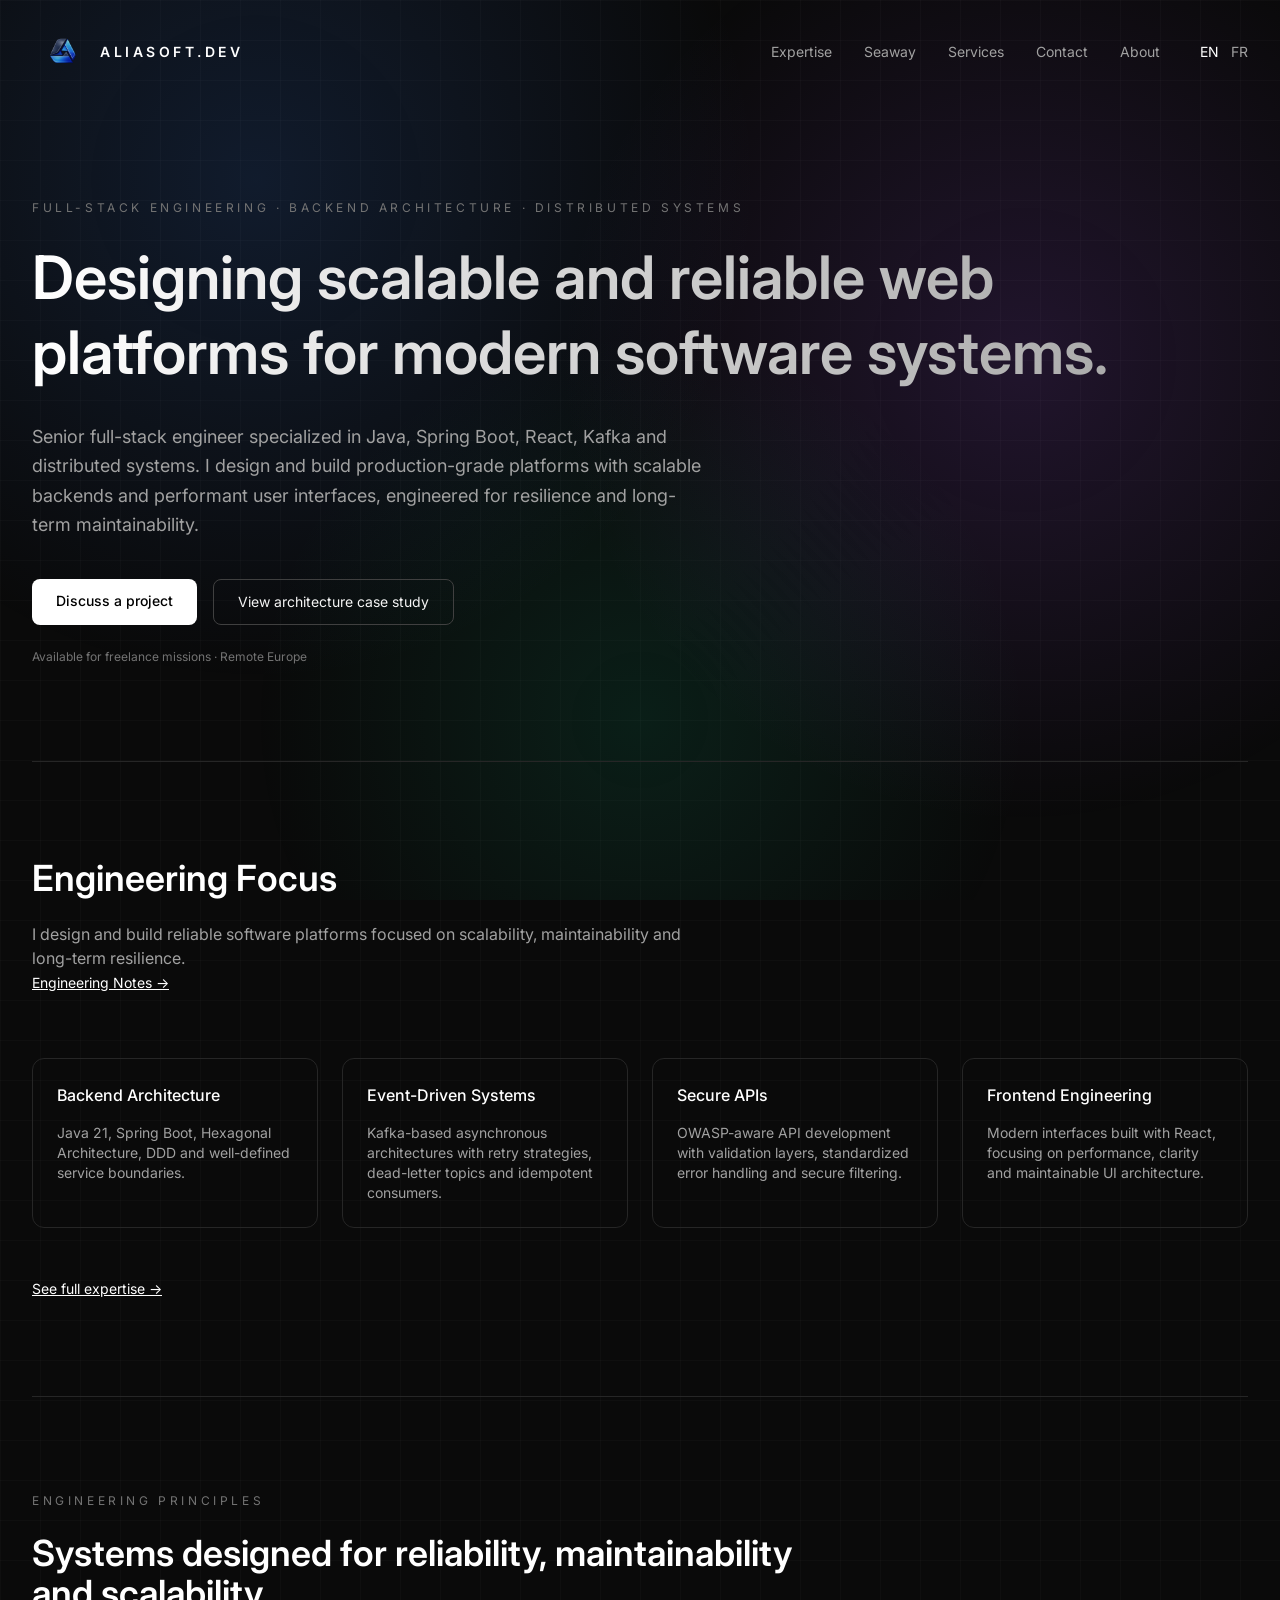
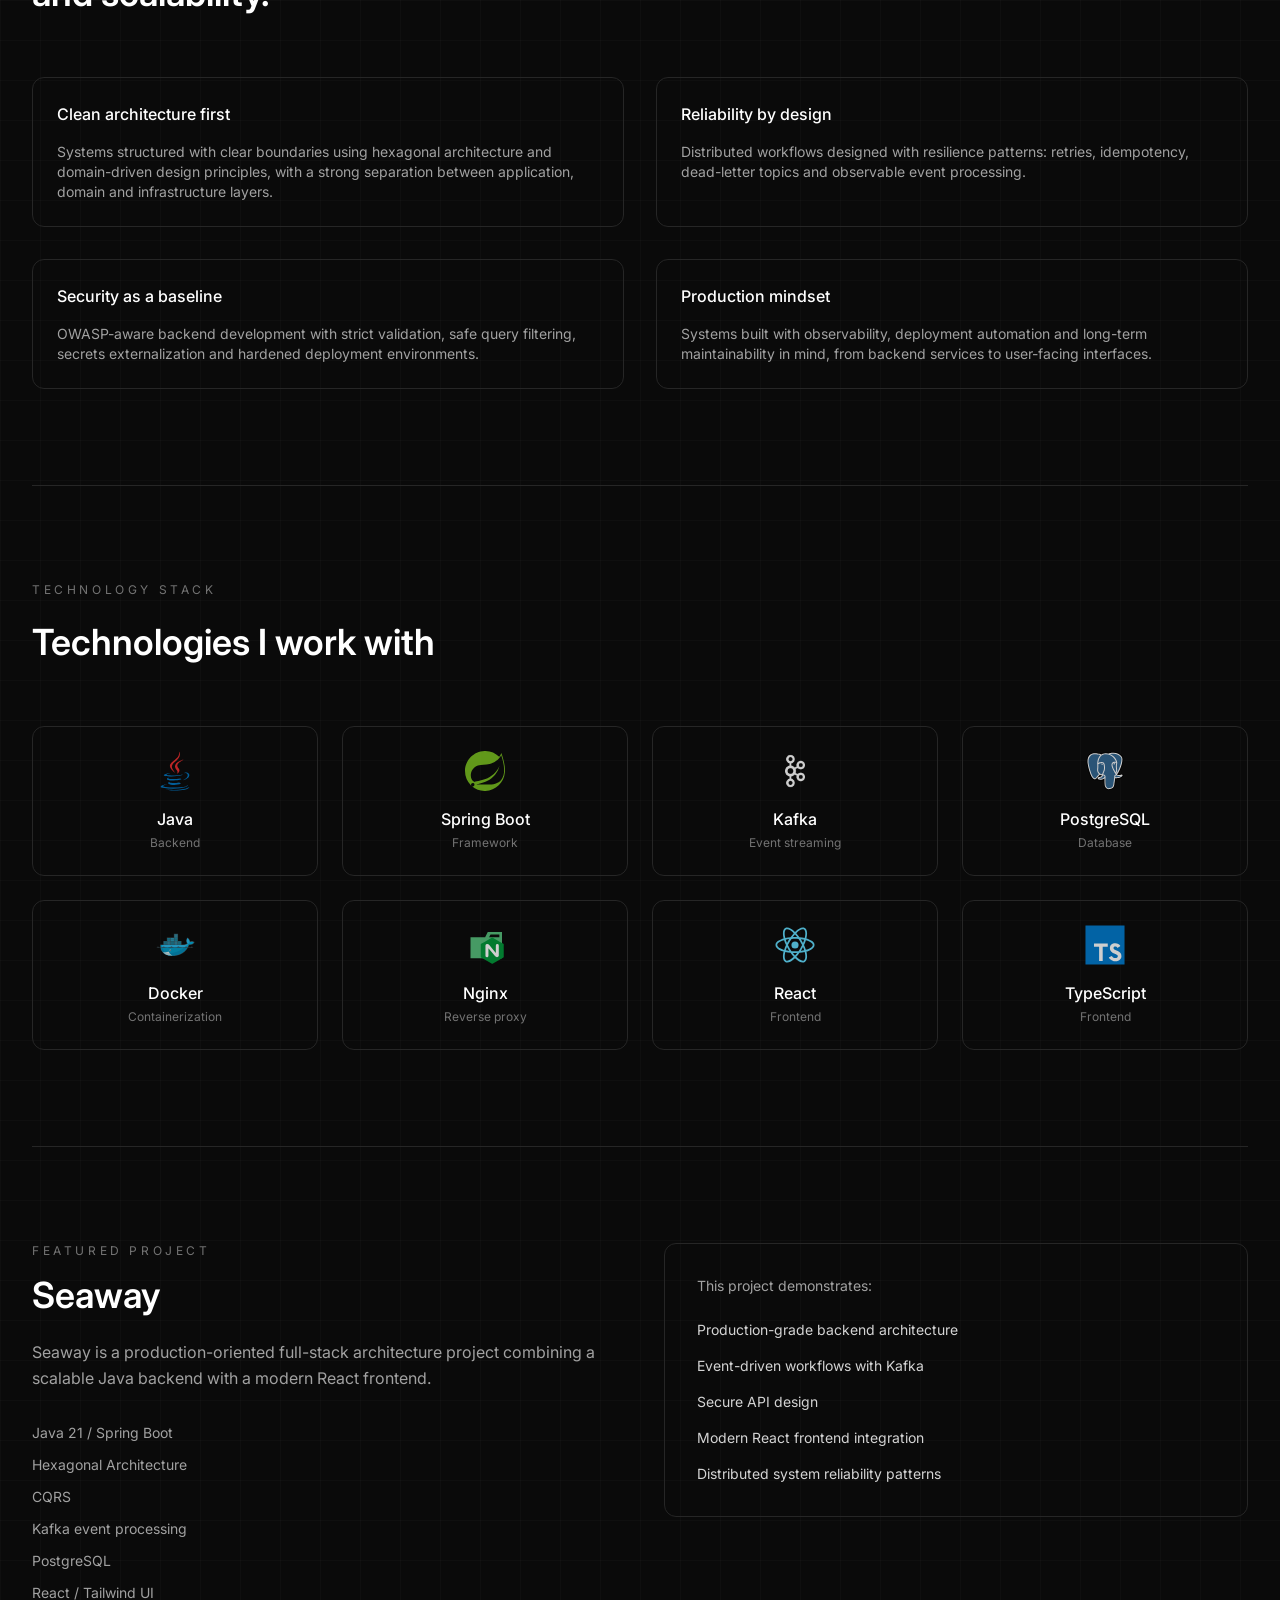
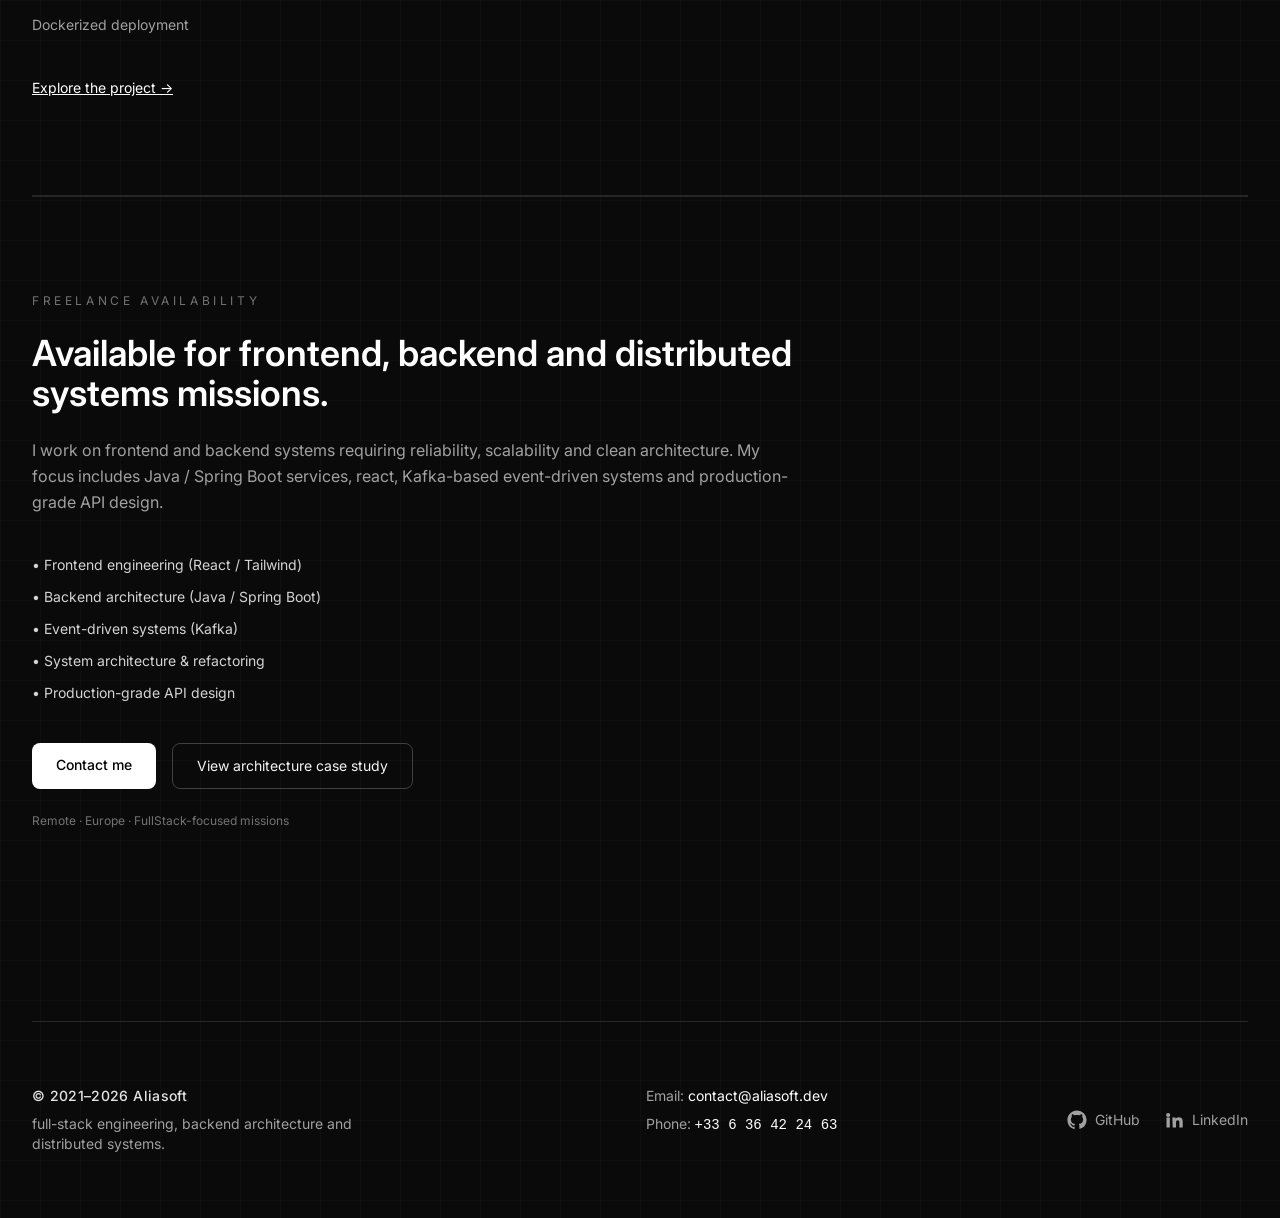
==== en/index.html @ 5de4d88c "deploy: Aliasoft/website@cc7196342ebf1ec0f9912c6b072e5e55b8d4eed5" ====
<!DOCTYPE html><html lang="en"> <head><meta charset="UTF-8"><meta name="viewport" content="width=device-width, initial-scale=1.0"><meta name="description" content="Designing scalable and reliable web platforms for modern software systems."><meta name="author" content="Aliasoft"><title>Aliasoft — Full-Stack Engineering</title><link rel="icon" href="/favicon.ico"><!-- fonts --><link rel="preconnect" href="https://fonts.googleapis.com"><link rel="preconnect" href="https://fonts.gstatic.com" crossorigin><link href="https://fonts.googleapis.com/css2?family=Inter:wght@400;500;600&family=JetBrains+Mono:wght@400;500&display=swap" rel="stylesheet"><!-- canonical --><link rel="canonical" href="https://aliasoft.dev/en/"><!-- hreflang --><link rel="alternate" hreflang="en" href="https://aliasoft.dev/en/"><link rel="alternate" hreflang="fr" href="https://aliasoft.dev/fr/"><link rel="alternate" hreflang="x-default" href="https://aliasoft.dev/en/"><!-- OpenGraph --><meta property="og:type" content="website"><meta property="og:title" content="Aliasoft — Full-Stack Engineering"><meta property="og:description" content="Full-stack engineering, distributed systems &#38; React applications."><meta property="og:image" content="https://aliasoft.dev/og-image.png"><meta property="og:url" content="https://aliasoft.dev/en/"><!-- Twitter --><meta name="twitter:card" content="summary_large_image"><meta name="twitter:title" content="Aliasoft — Full-Stack Engineering"><meta name="twitter:description" content="Full-stack engineering, distributed systems &#38; React applications."><meta name="twitter:image" content="https://aliasoft.dev/og-image.png"><!--    ameliorations--><meta name="robots" content="index, follow"><meta name="theme-color" content="#0a0a0a"><link rel="stylesheet" href="/_astro/global.B96quEFN.css"></head> <body class="bg-neutral-950 text-neutral-100 antialiased font-[Inter]"> <div class="mx-auto max-w-7xl px-6 lg:px-8">  <header class="flex items-center justify-between py-8"> <a href="/en/" class="flex items-center gap-2 text-sm font-semibold tracking-[0.25em] uppercase text-white"> <img src="/favicon.png" alt="Aliasoft" class="h-10 opacity-80 hover:opacity-100 transition">
aliasoft.dev
</a> <div class="flex items-center gap-10"> <nav class="hidden md:flex gap-8 text-sm text-neutral-400"> <a href="/en/expertise" class="transition text-neutral-400 hover:text-white">Expertise</a> <a href="/en/projects/seaway" class="transition text-neutral-400 hover:text-white">Seaway</a> <a href="/en/services" class="transition text-neutral-400 hover:text-white">Services</a> <a href="/en/contact" class="transition text-neutral-400 hover:text-white">Contact</a> <a href="/en/about" class="transition text-neutral-400 hover:text-white">About</a> </nav> <!-- Language switch --> <div class="flex gap-3 text-sm text-neutral-400"> <a href="/en/" class="transition text-white">EN</a> <a href="/fr/" class="transition text-neutral-400 hover:text-white">FR</a> </div> </div> </header> <main> <section class="py-24 border-b border-neutral-800"> <p class="text-xs uppercase tracking-[0.3em] text-neutral-500"> Full-stack engineering · Backend architecture · Distributed systems </p> <h1 class="mt-6 text-4xl md:text-6xl font-semibold leading-tight bg-gradient-to-r from-white to-neutral-400 bg-clip-text text-transparent"> Designing scalable and reliable web platforms for modern software systems. </h1> <p class="mt-8 text-lg text-neutral-400 max-w-2xl leading-relaxed"> Senior full-stack engineer specialized in Java, Spring Boot, React, Kafka and distributed systems. I design and build production-grade platforms with scalable backends and performant user interfaces, engineered for resilience and long-term maintainability. </p> <div class="mt-10 flex gap-4"> <a href="/en/contact" class="bg-white text-black px-6 py-3 rounded-lg text-sm font-medium hover:bg-neutral-200 transition"> Discuss a project </a> <a href="#seaway" class="border border-neutral-700 px-6 py-3 rounded-lg text-sm hover:border-neutral-500 transition"> View architecture case study </a> </div> <p class="mt-6 text-xs text-neutral-500"> Available for freelance missions · Remote Europe </p> </section> <section id="expertise" class="py-24 border-b border-neutral-800"> <h2 class="text-3xl md:text-4xl font-semibold text-white"> Engineering Focus </h2> <p class="mt-6 text-neutral-400 max-w-2xl"> I design and build reliable software platforms focused on scalability, maintainability and long-term resilience. </p> <a href="https://alak8ba.github.io" target="_blank" class="text-sm text-white underline hover:text-neutral-300 transition">
Engineering Notes →
</a> <div class="grid md:grid-cols-2 lg:grid-cols-4 gap-6 mt-16"> <div class="border border-neutral-800 rounded-xl p-6 hover:border-neutral-600 hover:bg-neutral-900/40 transition"> <h3 class="text-white font-medium">Backend Architecture</h3> <p class="mt-4 text-sm text-neutral-400">Java 21, Spring Boot, Hexagonal Architecture, DDD and well-defined service boundaries.</p> </div> <div class="border border-neutral-800 rounded-xl p-6 hover:border-neutral-600 hover:bg-neutral-900/40 transition"> <h3 class="text-white font-medium">Event-Driven Systems</h3> <p class="mt-4 text-sm text-neutral-400">Kafka-based asynchronous architectures with retry strategies, dead-letter topics and idempotent consumers.</p> </div> <div class="border border-neutral-800 rounded-xl p-6 hover:border-neutral-600 hover:bg-neutral-900/40 transition"> <h3 class="text-white font-medium">Secure APIs</h3> <p class="mt-4 text-sm text-neutral-400">OWASP-aware API development with validation layers, standardized error handling and secure filtering.</p> </div> <div class="border border-neutral-800 rounded-xl p-6 hover:border-neutral-600 hover:bg-neutral-900/40 transition"> <h3 class="text-white font-medium">Frontend Engineering</h3> <p class="mt-4 text-sm text-neutral-400">Modern interfaces built with React, focusing on performance, clarity and maintainable UI architecture.</p> </div> </div> <div class="mt-12"> <a href="/en/expertise" class="text-sm text-white underline hover:text-neutral-300 transition"> See full expertise → </a> </div> </section> <section class="py-24 border-b border-neutral-800"> <p class="text-xs uppercase tracking-[0.3em] text-neutral-500"> Engineering Principles </p> <h2 class="mt-6 text-3xl md:text-4xl font-semibold text-white max-w-3xl"> Systems designed for reliability, maintainability and scalability. </h2> <div class="grid md:grid-cols-2 gap-8 mt-16"> <div class="border border-neutral-800 rounded-xl p-6 hover:border-neutral-600 hover:bg-neutral-900/40 transition"> <h3 class="text-white font-medium"> Clean architecture first </h3> <p class="mt-4 text-sm text-neutral-400"> Systems structured with clear boundaries using hexagonal architecture and domain-driven design principles, with a strong separation between application, domain and infrastructure layers. </p> </div> <div class="border border-neutral-800 rounded-xl p-6 hover:border-neutral-600 hover:bg-neutral-900/40 transition"> <h3 class="text-white font-medium"> Reliability by design </h3> <p class="mt-4 text-sm text-neutral-400"> Distributed workflows designed with resilience patterns: retries, idempotency, dead-letter topics and observable event processing. </p> </div> <div class="border border-neutral-800 rounded-xl p-6 hover:border-neutral-600 hover:bg-neutral-900/40 transition"> <h3 class="text-white font-medium"> Security as a baseline </h3> <p class="mt-4 text-sm text-neutral-400"> OWASP-aware backend development with strict validation, safe query filtering, secrets externalization and hardened deployment environments. </p> </div> <div class="border border-neutral-800 rounded-xl p-6 hover:border-neutral-600 hover:bg-neutral-900/40 transition"> <h3 class="text-white font-medium"> Production mindset </h3> <p class="mt-4 text-sm text-neutral-400"> Systems built with observability, deployment automation and long-term maintainability in mind, from backend services to user-facing interfaces. </p> </div> </div> </section> <section class="py-24 border-b border-neutral-800"> <p class="text-xs uppercase tracking-[0.3em] text-neutral-500"> Technology stack </p> <h2 class="mt-6 text-3xl md:text-4xl font-semibold text-white"> Technologies I work with </h2> <div class="grid grid-cols-2 md:grid-cols-4 gap-6 mt-16"> <div class="border border-neutral-800 rounded-xl p-6 text-center hover:border-neutral-600 transition"> <img src="/_astro/java.B9Whfg8T_Z2k5VVK.svg" alt="Java" loading="lazy" decoding="async" width="120" height="120" class="h-10 mx-auto opacity-80 hover:opacity-100 transition"> <p class="text-white font-medium mt-4">Java</p> <p class="text-xs text-neutral-500 mt-1">Backend</p> </div> <div class="border border-neutral-800 rounded-xl p-6 text-center hover:border-neutral-600 transition"> <img src="/_astro/spring.wbKUWatn_Z2k5VVK.svg" alt="Spring" loading="lazy" decoding="async" width="120" height="120" class="h-10 mx-auto opacity-80 hover:opacity-100 transition"> <p class="text-white font-medium mt-4">Spring Boot</p> <p class="text-xs text-neutral-500 mt-1">Framework</p> </div> <div class="border border-neutral-800 rounded-xl p-6 text-center hover:border-neutral-600 transition"> <img src="/stack/kafka.png" alt="Kafka" class="h-10 mx-auto opacity-80 hover:opacity-100"> <p class="text-white font-medium mt-4">Kafka</p> <p class="text-xs text-neutral-500 mt-1">Event streaming</p> </div> <div class="border border-neutral-800 rounded-xl p-6 text-center hover:border-neutral-600 transition"> <img src="/_astro/postgressql.CTql7Pj9_Z2k5VVK.svg" alt="PostgreSQL" loading="lazy" decoding="async" width="120" height="120" class="h-10 mx-auto opacity-80 hover:opacity-100 transition"> <p class="text-white font-medium mt-4">PostgreSQL</p> <p class="text-xs text-neutral-500 mt-1">Database</p> </div> <div class="border border-neutral-800 rounded-xl p-6 text-center hover:border-neutral-600 transition"> <img src="/_astro/docker.DLqjD3tf_Z2k5VVK.svg" alt="Docker" loading="lazy" decoding="async" width="120" height="120" class="h-10 mx-auto opacity-80 hover:opacity-100 transition"> <p class="text-white font-medium mt-4">Docker</p> <p class="text-xs text-neutral-500 mt-1">Containerization</p> </div> <div class="border border-neutral-800 rounded-xl p-6 text-center hover:border-neutral-600 transition"> <img src="/_astro/nginx.CgMJiXKN_Z2k5VVK.svg" alt="Nginx" loading="lazy" decoding="async" width="120" height="120" class="h-10 mx-auto opacity-80 hover:opacity-100 transition"> <p class="text-white font-medium mt-4">Nginx</p> <p class="text-xs text-neutral-500 mt-1">Reverse proxy</p> </div> <div class="border border-neutral-800 rounded-xl p-6 text-center hover:border-neutral-600 transition"> <img src="/_astro/react.B6gX_Z1C_Z2k5VVK.svg" alt="React" loading="lazy" decoding="async" width="120" height="120" class="h-10 mx-auto opacity-80 hover:opacity-100 transition"> <p class="text-white font-medium mt-4">React</p> <p class="text-xs text-neutral-500 mt-1">Frontend</p> </div> <div class="border border-neutral-800 rounded-xl p-6 text-center hover:border-neutral-600 transition"> <img src="/_astro/typescript.C9-blvjE_Z2k5VVK.svg" alt="TypeScript" loading="lazy" decoding="async" width="120" height="120" class="h-10 mx-auto opacity-80 hover:opacity-100 transition"> <p class="text-white font-medium mt-4">TypeScript</p> <p class="text-xs text-neutral-500 mt-1">Frontend</p> </div> </div> </section> <section id="seaway" class="py-24 border-b border-neutral-800"> <div class="grid lg:grid-cols-2 gap-12 items-start"> <div> <p class="text-xs uppercase tracking-[0.3em] text-neutral-500"> Featured Project </p> <h2 class="mt-4 text-3xl md:text-4xl font-semibold text-white">
Seaway
</h2> <p class="mt-6 text-neutral-400 leading-relaxed"> Seaway is a production-oriented full-stack architecture project combining a scalable Java backend with a modern React frontend. </p> <ul class="mt-8 space-y-3 text-neutral-400 text-sm"> <li>Java 21 / Spring Boot</li> <li>Hexagonal Architecture</li> <li>CQRS</li> <li>Kafka event processing</li> <li>PostgreSQL</li> <li>React / Tailwind UI</li> <li>Dockerized deployment</li> </ul> </div> <div class="border border-neutral-800 rounded-xl p-8"> <p class="text-sm text-neutral-400"> This project demonstrates: </p> <ul class="mt-6 space-y-4 text-sm text-neutral-300"> <li>Production-grade backend architecture</li> <li>Event-driven workflows with Kafka</li> <li>Secure API design</li> <li>Modern React frontend integration</li> <li>Distributed system reliability patterns</li> </ul> </div> </div> <div class="mt-10"> <a href="/en/projects/seaway" class="text-sm text-white underline hover:text-neutral-300 transition"> Explore the project → </a> </div> </section> <!--<ServicesSection t={t}/>--> <section class="py-24 border-t border-neutral-800"> <div class="max-w-3xl"> <p class="text-xs uppercase tracking-[0.3em] text-neutral-500"> Freelance availability </p> <h2 class="mt-6 text-3xl md:text-4xl font-semibold text-white"> Available for frontend, backend and distributed systems missions. </h2> <p class="mt-6 text-neutral-400 leading-relaxed"> I work on frontend and backend systems requiring reliability, scalability and clean architecture. My focus includes Java / Spring Boot services, react, Kafka-based event-driven systems and production-grade API design. </p> <div class="mt-10 space-y-3 text-neutral-300 text-sm"> <p>• Frontend engineering (React / Tailwind)</p> <p>• Backend architecture (Java / Spring Boot)</p> <p>• Event-driven systems (Kafka)</p> <p>• System architecture &amp; refactoring</p> <p>• Production-grade API design</p> </div> <div class="mt-10 flex flex-col sm:flex-row gap-4"> <a href="/en/contact" class="bg-white text-black px-6 py-3 rounded-lg text-sm font-medium hover:bg-neutral-200 transition"> Contact me </a> <a href="/en/projects/seaway" class="border border-neutral-700 px-6 py-3 rounded-lg text-sm hover:border-neutral-500 transition"> View architecture case study </a> </div> <p class="mt-6 text-xs text-neutral-500"> Remote · Europe · FullStack-focused missions </p> </div> </section> </main> <footer class="border-t border-neutral-800 py-16 mt-24"> <div class="flex flex-col md:flex-row md:justify-between gap-10"> <!-- Brand --> <div> <p class="text-neutral-200 font-medium text-sm tracking-wide">
© 2021–2026 Aliasoft
</p> <p class="mt-2 text-neutral-400 text-sm max-w-sm"> full-stack engineering, backend architecture and distributed systems. </p> </div> <!-- Contact --> <div class="space-y-2 text-sm text-neutral-400"> <p> Email:
<a href="mailto:contact@aliasoft.dev" class="text-white transition">
contact@aliasoft.dev
</a> </p> <span class="relative group cursor-pointer"> Phone:
<a href="tel:+33636422463" class="text-white font-mono"> <span class=" transition">
+33 6
<span class="hover:text-blue-400">36</span> <span class="group/pair cursor-pointer"> <span class="group-hover/pair:text-emerald-400 transition">42</span> <span class="group-hover/pair:text-emerald-400 transition"> 24</span> </span> <span class="hover:text-blue-400">63</span> </span> </a> <span class="absolute left-1/2 -translate-x-1/2 mt-2
        hidden group-hover:block
        text-xs text-neutral-300 bg-neutral-900
        px-3 py-1 rounded-lg border border-neutral-700"> Symmetrical pattern — easy to remember </span> </span> </div> <!-- Social --> <div class="flex gap-6 text-sm text-neutral-400 items-center"> <a href="https://github.com/alak8ba" class="hover:text-white transition flex items-center gap-2" target="_blank" rel="noopener noreferrer" aria-label="GitHub"> <svg xmlns="http://www.w3.org/2000/svg" class="w-5 h-5" viewBox="0 0 24 24" fill="currentColor"> <path d="M12 .5C5.65.5.5 5.65.5 12A11.5 11.5 0 0 0 8.36 22.94c.58.1.79-.25.79-.56v-2.17c-3.18.69-3.85-1.53-3.85-1.53-.52-1.32-1.27-1.67-1.27-1.67-1.04-.71.08-.7.08-.7 1.15.08 1.75 1.18 1.75 1.18 1.02 1.75 2.68 1.24 3.33.95.1-.74.4-1.24.72-1.53-2.54-.29-5.22-1.27-5.22-5.67 0-1.25.45-2.27 1.18-3.07-.12-.29-.51-1.46.11-3.04 0 0 .96-.31 3.15 1.17a10.9 10.9 0 0 1 5.74 0c2.19-1.48 3.15-1.17 3.15-1.17.62 1.58.23 2.75.11 3.04.73.8 1.18 1.82 1.18 3.07 0 4.41-2.68 5.37-5.23 5.66.41.35.77 1.03.77 2.08v3.08c0 .31.21.67.8.56A11.5 11.5 0 0 0 23.5 12C23.5 5.65 18.35.5 12 .5Z"></path> </svg>
GitHub
</a> <a href="https://www.linkedin.com/in/akouba" class="hover:text-white transition flex items-center gap-2" target="_blank" rel="noopener noreferrer" aria-label="LinkedIn"> <svg xmlns="http://www.w3.org/2000/svg" class="w-5 h-5" viewBox="0 0 24 24" fill="currentColor"> <path d="M4.98 3.5A2.48 2.48 0 1 0 5 8.46 2.48 2.48 0 0 0 4.98 3.5ZM3 9h4v12H3Zm7 0h3.83v1.64h.05c.53-1 1.84-2.05 3.79-2.05 4.05 0 4.8 2.66 4.8 6.11V21h-4v-5.62c0-1.34-.02-3.06-1.87-3.06-1.87 0-2.16 1.46-2.16 2.97V21h-4Z"></path> </svg>
LinkedIn
</a> <!--<a--> <!--        href="https://www.malt.fr/profile/akouba"--> <!--        class="hover:text-white transition flex items-center gap-2"--> <!--        target="_blank"--> <!--        rel="noopener noreferrer"--> <!--        aria-label="Malt"--> <!--&gt;--> <!--    <svg xmlns="http://www.w3.org/2000/svg" class="w-5 h-5" aria-label="Malt" role="img"--> <!--         viewBox="0 0 512 512" fill="none">--> <!--        <g id="SVGRepo_bgCarrier" stroke-width="0"></g>--> <!--        <g id="SVGRepo_tracerCarrier" stroke-linecap="round" stroke-linejoin="round"></g>--> <!--        <g id="SVGRepo_iconCarrier">--> <!--            <path fill="#878787"--> <!--                  d="m408.4 103.8c-32.5-32.4-67.1-11.4-88.8 10.2L114.8 318.8c-21.7 21.7-44.4 54.7-10.2 88.8c34.1 34.1 67 11.4 88.7-10.3l204.8-204.8c21.7-21.6 42.7-56.3 10.3-88.7zm-195.7-8.4 43.4 43.4 44.1-44.2c3-3 6-5.8 9.1-8.4c-4.6-23.3-17.9-44.4-53.3-44.4c-35.4 0-48.7 21.2-53.2 44.5c3.3 2.9 6.6 5.8 9.9 9.1zm87.5 322.1-44.1-44.1-43.4 43.3c-3.3 3.3-6.5 6.4-9.8 9.2c5 23.8 19 45.5 53.1 45.5c34.2 0 48.3-21.9 53.2-45.7c-3-2.6-6-5.2-9-8.2zm-105.9-217h-83.6c-30.7 0-70 9.7-70 55.5c0 34.3 21.9 48.3 45.8 53.2c2.8-3.2 107.8-108.7 107.8-108.7zm231.5 2.3c-2.6 3-107.9 108.8-107.9 108.8h82.4c30.7 0 70-7.3 70-55.6c0-35.3-21.1-48.6-44.5-53.2zm-204.1-29.7 14.9-14.9-43.3-43.4c-21.7-21.7-54.6-44.4-88.8-10.2c-25 25-19.4 49.4-6.2 69.1c4.1-.3 123.4-.6 123.4-.6zm68.7 165.9-15 15 44.2 44.1c21.7 21.7 56.3 42.7 88.7 10.3c24.2-24.2 18.7-49.7 5.3-70c-4.3.3-123.2.6-123.2.6z"></path>--> <!--        </g>--> <!--    </svg>--> <!--    Malt </a>--> </div> </div> </footer>  </div> </body></html>
---- _astro/global.B96quEFN.css ----
@layer properties{@supports (((-webkit-hyphens:none)) and (not (margin-trim:inline))) or ((-moz-orient:inline) and (not (color:rgb(from red r g b)))){*,:before,:after,::backdrop{--tw-translate-x:0;--tw-translate-y:0;--tw-translate-z:0;--tw-space-y-reverse:0;--tw-border-style:solid;--tw-gradient-position:initial;--tw-gradient-from:#0000;--tw-gradient-via:#0000;--tw-gradient-to:#0000;--tw-gradient-stops:initial;--tw-gradient-via-stops:initial;--tw-gradient-from-position:0%;--tw-gradient-via-position:50%;--tw-gradient-to-position:100%;--tw-leading:initial;--tw-font-weight:initial;--tw-tracking:initial;--tw-duration:initial}}}@layer theme{:root,:host{--font-sans:ui-sans-serif, system-ui, sans-serif, "Apple Color Emoji", "Segoe UI Emoji", "Segoe UI Symbol", "Noto Color Emoji";--font-mono:ui-monospace, SFMono-Regular, Menlo, Monaco, Consolas, "Liberation Mono", "Courier New", monospace;--color-emerald-400:oklch(76.5% .177 163.223);--color-blue-400:oklch(70.7% .165 254.624);--color-neutral-100:oklch(97% 0 0);--color-neutral-200:oklch(92.2% 0 0);--color-neutral-300:oklch(87% 0 0);--color-neutral-400:oklch(70.8% 0 0);--color-neutral-500:oklch(55.6% 0 0);--color-neutral-600:oklch(43.9% 0 0);--color-neutral-700:oklch(37.1% 0 0);--color-neutral-800:oklch(26.9% 0 0);--color-neutral-900:oklch(20.5% 0 0);--color-neutral-950:oklch(14.5% 0 0);--color-black:#000;--color-white:#fff;--spacing:.25rem;--container-sm:24rem;--container-xl:36rem;--container-2xl:42rem;--container-3xl:48rem;--container-6xl:72rem;--container-7xl:80rem;--text-xs:.75rem;--text-xs--line-height:calc(1 / .75);--text-sm:.875rem;--text-sm--line-height:calc(1.25 / .875);--text-lg:1.125rem;--text-lg--line-height:calc(1.75 / 1.125);--text-xl:1.25rem;--text-xl--line-height:calc(1.75 / 1.25);--text-2xl:1.5rem;--text-2xl--line-height:calc(2 / 1.5);--text-3xl:1.875rem;--text-3xl--line-height: 1.2 ;--text-4xl:2.25rem;--text-4xl--line-height:calc(2.5 / 2.25);--text-5xl:3rem;--text-5xl--line-height:1;--text-6xl:3.75rem;--text-6xl--line-height:1;--font-weight-medium:500;--font-weight-semibold:600;--tracking-wide:.025em;--leading-tight:1.25;--leading-relaxed:1.625;--radius-lg:.5rem;--radius-xl:.75rem;--default-transition-duration:.15s;--default-transition-timing-function:cubic-bezier(.4, 0, .2, 1);--default-font-family:var(--font-sans);--default-mono-font-family:var(--font-mono)}}@layer base{*,:after,:before,::backdrop{box-sizing:border-box;border:0 solid;margin:0;padding:0}::file-selector-button{box-sizing:border-box;border:0 solid;margin:0;padding:0}html,:host{-webkit-text-size-adjust:100%;tab-size:4;line-height:1.5;font-family:var(--default-font-family,ui-sans-serif, system-ui, sans-serif, "Apple Color Emoji", "Segoe UI Emoji", "Segoe UI Symbol", "Noto Color Emoji");font-feature-settings:var(--default-font-feature-settings,normal);font-variation-settings:var(--default-font-variation-settings,normal);-webkit-tap-highlight-color:transparent}hr{height:0;color:inherit;border-top-width:1px}abbr:where([title]){-webkit-text-decoration:underline dotted;text-decoration:underline dotted}h1,h2,h3,h4,h5,h6{font-size:inherit;font-weight:inherit}a{color:inherit;-webkit-text-decoration:inherit;text-decoration:inherit}b,strong{font-weight:bolder}code,kbd,samp,pre{font-family:var(--default-mono-font-family,ui-monospace, SFMono-Regular, Menlo, Monaco, Consolas, "Liberation Mono", "Courier New", monospace);font-feature-settings:var(--default-mono-font-feature-settings,normal);font-variation-settings:var(--default-mono-font-variation-settings,normal);font-size:1em}small{font-size:80%}sub,sup{vertical-align:baseline;font-size:75%;line-height:0;position:relative}sub{bottom:-.25em}sup{top:-.5em}table{text-indent:0;border-color:inherit;border-collapse:collapse}:-moz-focusring{outline:auto}progress{vertical-align:baseline}summary{display:list-item}ol,ul,menu{list-style:none}img,svg,video,canvas,audio,iframe,embed,object{vertical-align:middle;display:block}img,video{max-width:100%;height:auto}button,input,select,optgroup,textarea{font:inherit;font-feature-settings:inherit;font-variation-settings:inherit;letter-spacing:inherit;color:inherit;opacity:1;background-color:#0000;border-radius:0}::file-selector-button{font:inherit;font-feature-settings:inherit;font-variation-settings:inherit;letter-spacing:inherit;color:inherit;opacity:1;background-color:#0000;border-radius:0}:where(select:is([multiple],[size])) optgroup{font-weight:bolder}:where(select:is([multiple],[size])) optgroup option{padding-inline-start:20px}::file-selector-button{margin-inline-end:4px}::placeholder{opacity:1}@supports (not ((-webkit-appearance:-apple-pay-button))) or (contain-intrinsic-size:1px){::placeholder{color:currentColor}@supports (color:color-mix(in lab,red,red)){::placeholder{color:color-mix(in oklab,currentcolor 50%,transparent)}}}textarea{resize:vertical}::-webkit-search-decoration{-webkit-appearance:none}::-webkit-date-and-time-value{min-height:1lh;text-align:inherit}::-webkit-datetime-edit{display:inline-flex}::-webkit-datetime-edit-fields-wrapper{padding:0}::-webkit-datetime-edit{padding-block:0}::-webkit-datetime-edit-year-field{padding-block:0}::-webkit-datetime-edit-month-field{padding-block:0}::-webkit-datetime-edit-day-field{padding-block:0}::-webkit-datetime-edit-hour-field{padding-block:0}::-webkit-datetime-edit-minute-field{padding-block:0}::-webkit-datetime-edit-second-field{padding-block:0}::-webkit-datetime-edit-millisecond-field{padding-block:0}::-webkit-datetime-edit-meridiem-field{padding-block:0}::-webkit-calendar-picker-indicator{line-height:1}:-moz-ui-invalid{box-shadow:none}button,input:where([type=button],[type=reset],[type=submit]){appearance:button}::file-selector-button{appearance:button}::-webkit-inner-spin-button{height:auto}::-webkit-outer-spin-button{height:auto}[hidden]:where(:not([hidden=until-found])){display:none!important}}@layer components;@layer utilities{.absolute{position:absolute}.fixed{position:fixed}.relative{position:relative}.static{position:static}.inset-0{inset:calc(var(--spacing) * 0)}.left-1\/2{left:50%}.-z-10{z-index:-10}.container{width:100%}@media(min-width:40rem){.container{max-width:40rem}}@media(min-width:48rem){.container{max-width:48rem}}@media(min-width:64rem){.container{max-width:64rem}}@media(min-width:80rem){.container{max-width:80rem}}@media(min-width:96rem){.container{max-width:96rem}}.mx-auto{margin-inline:auto}.mt-1{margin-top:calc(var(--spacing) * 1)}.mt-2{margin-top:calc(var(--spacing) * 2)}.mt-4{margin-top:calc(var(--spacing) * 4)}.mt-6{margin-top:calc(var(--spacing) * 6)}.mt-8{margin-top:calc(var(--spacing) * 8)}.mt-10{margin-top:calc(var(--spacing) * 10)}.mt-12{margin-top:calc(var(--spacing) * 12)}.mt-14{margin-top:calc(var(--spacing) * 14)}.mt-16{margin-top:calc(var(--spacing) * 16)}.mt-20{margin-top:calc(var(--spacing) * 20)}.mt-24{margin-top:calc(var(--spacing) * 24)}.mb-10{margin-bottom:calc(var(--spacing) * 10)}.mb-12{margin-bottom:calc(var(--spacing) * 12)}.flex{display:flex}.grid{display:grid}.hidden{display:none}.inline-block{display:inline-block}.h-5{height:calc(var(--spacing) * 5)}.h-10{height:calc(var(--spacing) * 10)}.h-full{height:100%}.w-5{width:calc(var(--spacing) * 5)}.w-full{width:100%}.max-w-2xl{max-width:var(--container-2xl)}.max-w-3xl{max-width:var(--container-3xl)}.max-w-6xl{max-width:var(--container-6xl)}.max-w-7xl{max-width:var(--container-7xl)}.max-w-sm{max-width:var(--container-sm)}.max-w-xl{max-width:var(--container-xl)}.-translate-x-1\/2{--tw-translate-x: -50% ;translate:var(--tw-translate-x) var(--tw-translate-y)}.cursor-pointer{cursor:pointer}.grid-cols-2{grid-template-columns:repeat(2,minmax(0,1fr))}.flex-col{flex-direction:column}.items-center{align-items:center}.items-start{align-items:flex-start}.justify-between{justify-content:space-between}.gap-2{gap:calc(var(--spacing) * 2)}.gap-3{gap:calc(var(--spacing) * 3)}.gap-4{gap:calc(var(--spacing) * 4)}.gap-6{gap:calc(var(--spacing) * 6)}.gap-8{gap:calc(var(--spacing) * 8)}.gap-10{gap:calc(var(--spacing) * 10)}.gap-12{gap:calc(var(--spacing) * 12)}:where(.space-y-2>:not(:last-child)){--tw-space-y-reverse:0;margin-block-start:calc(calc(var(--spacing) * 2) * var(--tw-space-y-reverse));margin-block-end:calc(calc(var(--spacing) * 2) * calc(1 - var(--tw-space-y-reverse)))}:where(.space-y-3>:not(:last-child)){--tw-space-y-reverse:0;margin-block-start:calc(calc(var(--spacing) * 3) * var(--tw-space-y-reverse));margin-block-end:calc(calc(var(--spacing) * 3) * calc(1 - var(--tw-space-y-reverse)))}:where(.space-y-4>:not(:last-child)){--tw-space-y-reverse:0;margin-block-start:calc(calc(var(--spacing) * 4) * var(--tw-space-y-reverse));margin-block-end:calc(calc(var(--spacing) * 4) * calc(1 - var(--tw-space-y-reverse)))}:where(.space-y-8>:not(:last-child)){--tw-space-y-reverse:0;margin-block-start:calc(calc(var(--spacing) * 8) * var(--tw-space-y-reverse));margin-block-end:calc(calc(var(--spacing) * 8) * calc(1 - var(--tw-space-y-reverse)))}.rounded-lg{border-radius:var(--radius-lg)}.rounded-xl{border-radius:var(--radius-xl)}.border{border-style:var(--tw-border-style);border-width:1px}.border-t{border-top-style:var(--tw-border-style);border-top-width:1px}.border-b{border-bottom-style:var(--tw-border-style);border-bottom-width:1px}.border-neutral-700{border-color:var(--color-neutral-700)}.border-neutral-800{border-color:var(--color-neutral-800)}.bg-black\/70{background-color:#000000b3}@supports (color:color-mix(in lab,red,red)){.bg-black\/70{background-color:color-mix(in oklab,var(--color-black) 70%,transparent)}}.bg-neutral-900{background-color:var(--color-neutral-900)}.bg-neutral-950{background-color:var(--color-neutral-950)}.bg-white{background-color:var(--color-white)}.bg-gradient-to-r{--tw-gradient-position:to right in oklab;background-image:linear-gradient(var(--tw-gradient-stops))}.from-white{--tw-gradient-from:var(--color-white);--tw-gradient-stops:var(--tw-gradient-via-stops,var(--tw-gradient-position), var(--tw-gradient-from) var(--tw-gradient-from-position), var(--tw-gradient-to) var(--tw-gradient-to-position))}.to-neutral-400{--tw-gradient-to:var(--color-neutral-400);--tw-gradient-stops:var(--tw-gradient-via-stops,var(--tw-gradient-position), var(--tw-gradient-from) var(--tw-gradient-from-position), var(--tw-gradient-to) var(--tw-gradient-to-position))}.bg-clip-text{-webkit-background-clip:text;background-clip:text}.object-cover{object-fit:cover}.p-6{padding:calc(var(--spacing) * 6)}.p-8{padding:calc(var(--spacing) * 8)}.px-3{padding-inline:calc(var(--spacing) * 3)}.px-6{padding-inline:calc(var(--spacing) * 6)}.py-1{padding-block:calc(var(--spacing) * 1)}.py-3{padding-block:calc(var(--spacing) * 3)}.py-8{padding-block:calc(var(--spacing) * 8)}.py-16{padding-block:calc(var(--spacing) * 16)}.py-24{padding-block:calc(var(--spacing) * 24)}.pt-4{padding-top:calc(var(--spacing) * 4)}.text-center{text-align:center}.font-\[Inter\]{font-family:Inter}.font-mono{font-family:var(--font-mono)}.text-2xl{font-size:var(--text-2xl);line-height:var(--tw-leading,var(--text-2xl--line-height))}.text-3xl{font-size:var(--text-3xl);line-height:var(--tw-leading,var(--text-3xl--line-height))}.text-4xl{font-size:var(--text-4xl);line-height:var(--tw-leading,var(--text-4xl--line-height))}.text-lg{font-size:var(--text-lg);line-height:var(--tw-leading,var(--text-lg--line-height))}.text-sm{font-size:var(--text-sm);line-height:var(--tw-leading,var(--text-sm--line-height))}.text-xl{font-size:var(--text-xl);line-height:var(--tw-leading,var(--text-xl--line-height))}.text-xs{font-size:var(--text-xs);line-height:var(--tw-leading,var(--text-xs--line-height))}.leading-relaxed{--tw-leading:var(--leading-relaxed);line-height:var(--leading-relaxed)}.leading-tight{--tw-leading:var(--leading-tight);line-height:var(--leading-tight)}.font-medium{--tw-font-weight:var(--font-weight-medium);font-weight:var(--font-weight-medium)}.font-semibold{--tw-font-weight:var(--font-weight-semibold);font-weight:var(--font-weight-semibold)}.tracking-\[0\.3em\]{--tw-tracking:.3em;letter-spacing:.3em}.tracking-\[0\.25em\]{--tw-tracking:.25em;letter-spacing:.25em}.tracking-wide{--tw-tracking:var(--tracking-wide);letter-spacing:var(--tracking-wide)}.text-black{color:var(--color-black)}.text-neutral-100{color:var(--color-neutral-100)}.text-neutral-200{color:var(--color-neutral-200)}.text-neutral-300{color:var(--color-neutral-300)}.text-neutral-400{color:var(--color-neutral-400)}.text-neutral-500{color:var(--color-neutral-500)}.text-transparent{color:#0000}.text-white{color:var(--color-white)}.uppercase{text-transform:uppercase}.underline{text-decoration-line:underline}.antialiased{-webkit-font-smoothing:antialiased;-moz-osx-font-smoothing:grayscale}.opacity-30{opacity:.3}.opacity-80{opacity:.8}.transition{transition-property:color,background-color,border-color,outline-color,text-decoration-color,fill,stroke,--tw-gradient-from,--tw-gradient-via,--tw-gradient-to,opacity,box-shadow,transform,translate,scale,rotate,filter,-webkit-backdrop-filter,backdrop-filter,display,content-visibility,overlay,pointer-events;transition-timing-function:var(--tw-ease,var(--default-transition-timing-function));transition-duration:var(--tw-duration,var(--default-transition-duration))}.transition-opacity{transition-property:opacity;transition-timing-function:var(--tw-ease,var(--default-transition-timing-function));transition-duration:var(--tw-duration,var(--default-transition-duration))}.duration-500{--tw-duration:.5s;transition-duration:.5s}@media(hover:hover){.group-hover\:block:is(:where(.group):hover *){display:block}.group-hover\/pair\:text-emerald-400:is(:where(.group\/pair):hover *){color:var(--color-emerald-400)}.hover\:border-neutral-500:hover{border-color:var(--color-neutral-500)}.hover\:border-neutral-600:hover{border-color:var(--color-neutral-600)}.hover\:bg-neutral-200:hover{background-color:var(--color-neutral-200)}.hover\:bg-neutral-900\/40:hover{background-color:#17171766}@supports (color:color-mix(in lab,red,red)){.hover\:bg-neutral-900\/40:hover{background-color:color-mix(in oklab,var(--color-neutral-900) 40%,transparent)}}.hover\:text-blue-400:hover{color:var(--color-blue-400)}.hover\:text-neutral-300:hover{color:var(--color-neutral-300)}.hover\:text-white:hover{color:var(--color-white)}.hover\:opacity-100:hover{opacity:1}}@media(min-width:40rem){.sm\:flex-row{flex-direction:row}}@media(min-width:48rem){.md\:flex{display:flex}.md\:grid-cols-2{grid-template-columns:repeat(2,minmax(0,1fr))}.md\:grid-cols-4{grid-template-columns:repeat(4,minmax(0,1fr))}.md\:flex-row{flex-direction:row}.md\:justify-between{justify-content:space-between}.md\:text-4xl{font-size:var(--text-4xl);line-height:var(--tw-leading,var(--text-4xl--line-height))}.md\:text-5xl{font-size:var(--text-5xl);line-height:var(--tw-leading,var(--text-5xl--line-height))}.md\:text-6xl{font-size:var(--text-6xl);line-height:var(--tw-leading,var(--text-6xl--line-height))}}@media(min-width:64rem){.lg\:grid-cols-2{grid-template-columns:repeat(2,minmax(0,1fr))}.lg\:grid-cols-3{grid-template-columns:repeat(3,minmax(0,1fr))}.lg\:grid-cols-4{grid-template-columns:repeat(4,minmax(0,1fr))}.lg\:px-8{padding-inline:calc(var(--spacing) * 8)}}}.timeline-item{cursor:pointer;border-left:2px solid #333;padding-left:20px;transition:all .3s}.timeline-item .title{color:#aaa;font-weight:600;transition:all .3s}.timeline-item .desc{color:#666;opacity:0;margin-top:5px;font-size:14px;transition:all .3s;transform:translateY(10px)}.timeline-item:hover .title{color:#fff}.timeline-item:hover{border-color:#fff;transform:translate(5px)}.timeline-item.active .title{color:#fff}.timeline-item.active .desc{opacity:1;transform:translateY(0)}body{background-color:#0a0a0a;background-image:linear-gradient(#ffffff05 1px,#0000 1px),linear-gradient(90deg,#ffffff05 1px,#0000 1px);background-size:40px 40px}body:before{content:"";z-index:-1;background:radial-gradient(circle at 20% 20%,#3b82f626,#0000 40%),radial-gradient(circle at 80% 40%,#a855f726,#0000 40%),radial-gradient(circle at 50% 80%,#10b9811f,#0000 40%);position:fixed;inset:0}@property --tw-translate-x{syntax:"*";inherits:false;initial-value:0}@property --tw-translate-y{syntax:"*";inherits:false;initial-value:0}@property --tw-translate-z{syntax:"*";inherits:false;initial-value:0}@property --tw-space-y-reverse{syntax:"*";inherits:false;initial-value:0}@property --tw-border-style{syntax:"*";inherits:false;initial-value:solid}@property --tw-gradient-position{syntax:"*";inherits:false}@property --tw-gradient-from{syntax:"<color>";inherits:false;initial-value:#0000}@property --tw-gradient-via{syntax:"<color>";inherits:false;initial-value:#0000}@property --tw-gradient-to{syntax:"<color>";inherits:false;initial-value:#0000}@property --tw-gradient-stops{syntax:"*";inherits:false}@property --tw-gradient-via-stops{syntax:"*";inherits:false}@property --tw-gradient-from-position{syntax:"<length-percentage>";inherits:false;initial-value:0%}@property --tw-gradient-via-position{syntax:"<length-percentage>";inherits:false;initial-value:50%}@property --tw-gradient-to-position{syntax:"<length-percentage>";inherits:false;initial-value:100%}@property --tw-leading{syntax:"*";inherits:false}@property --tw-font-weight{syntax:"*";inherits:false}@property --tw-tracking{syntax:"*";inherits:false}@property --tw-duration{syntax:"*";inherits:false}
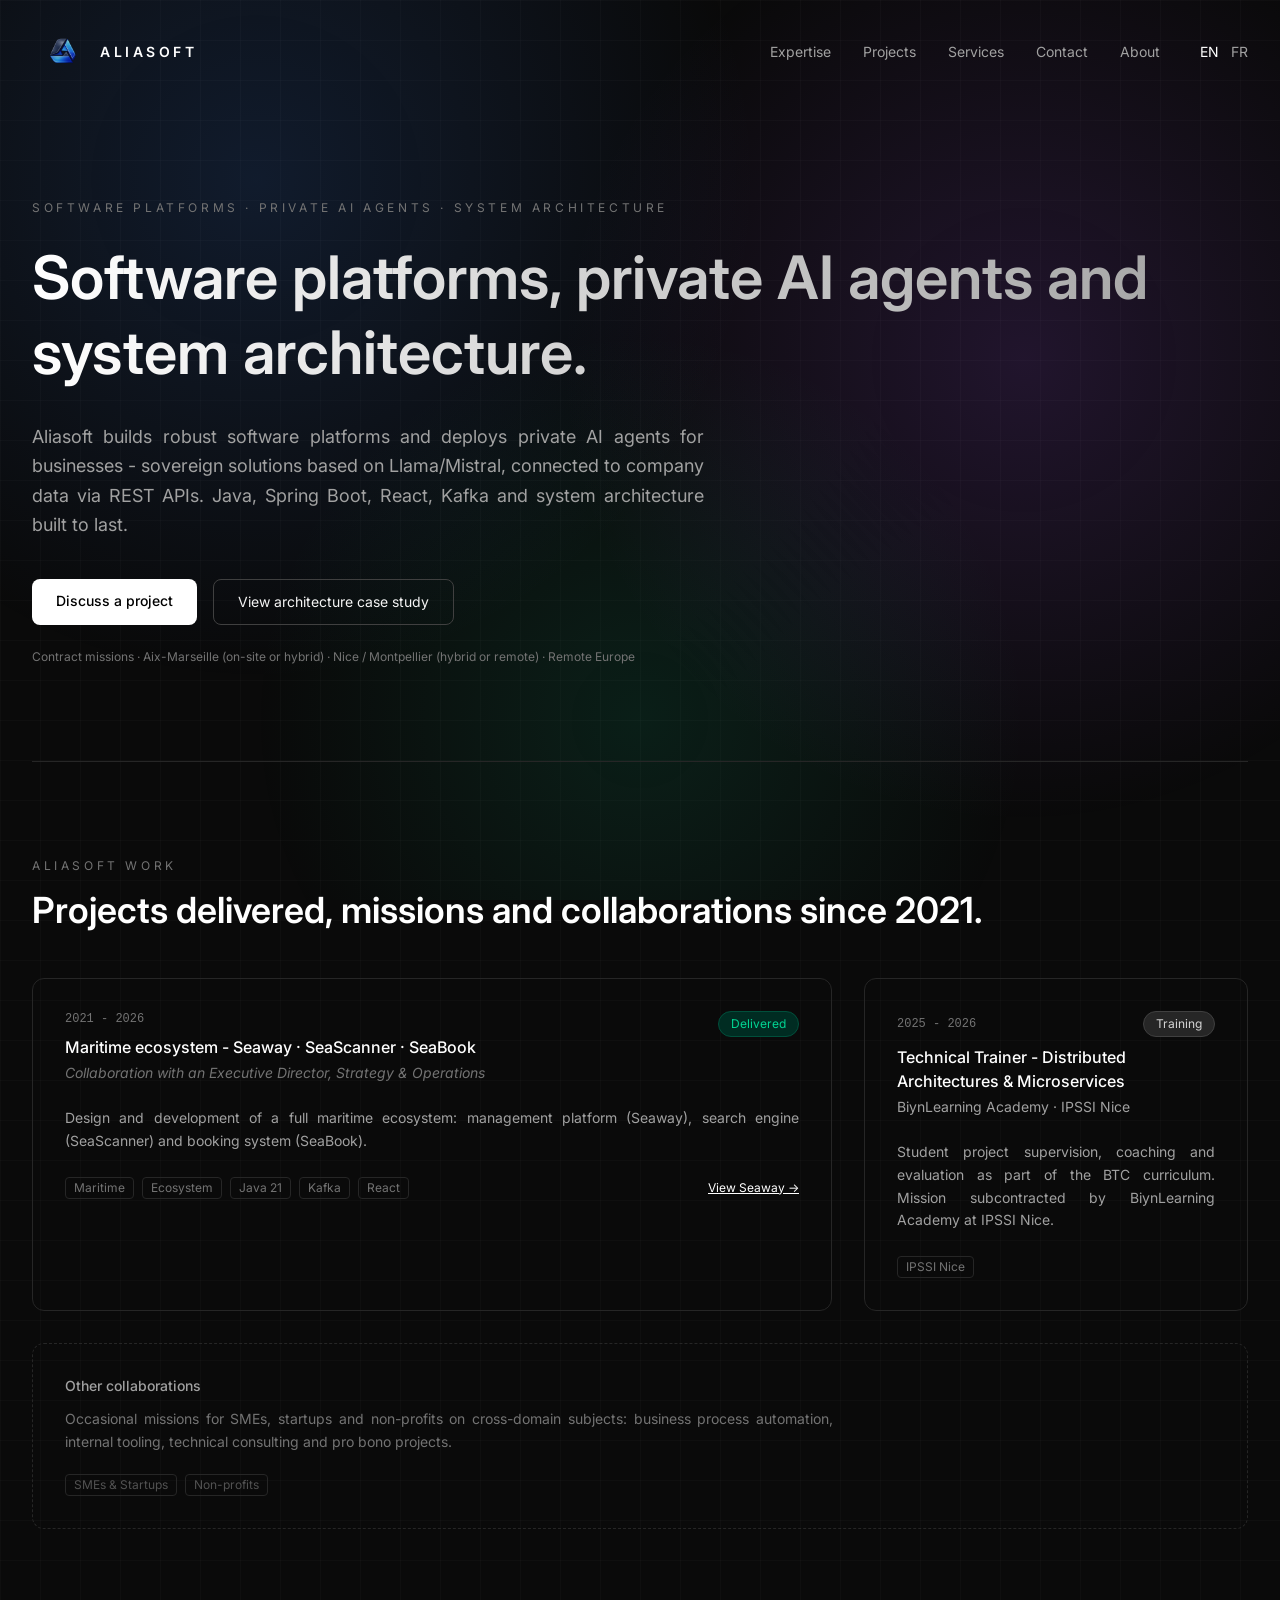
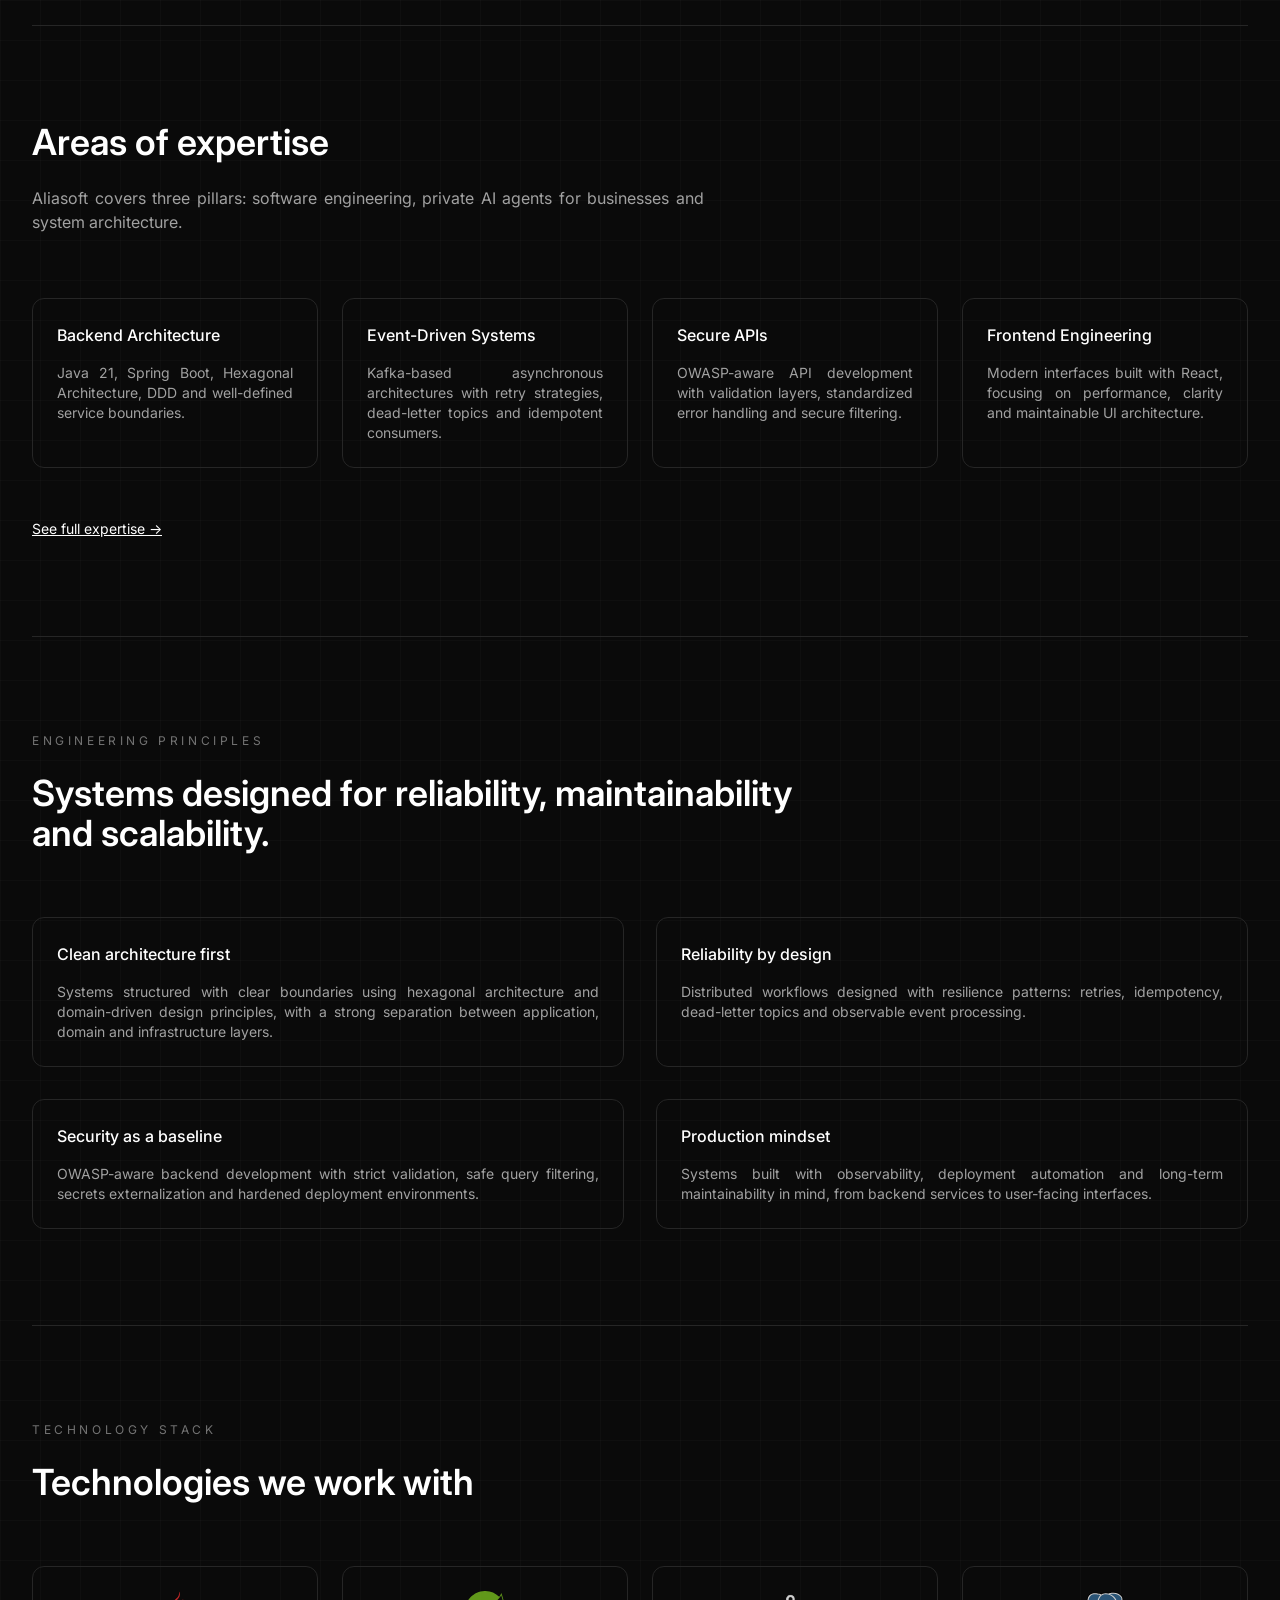
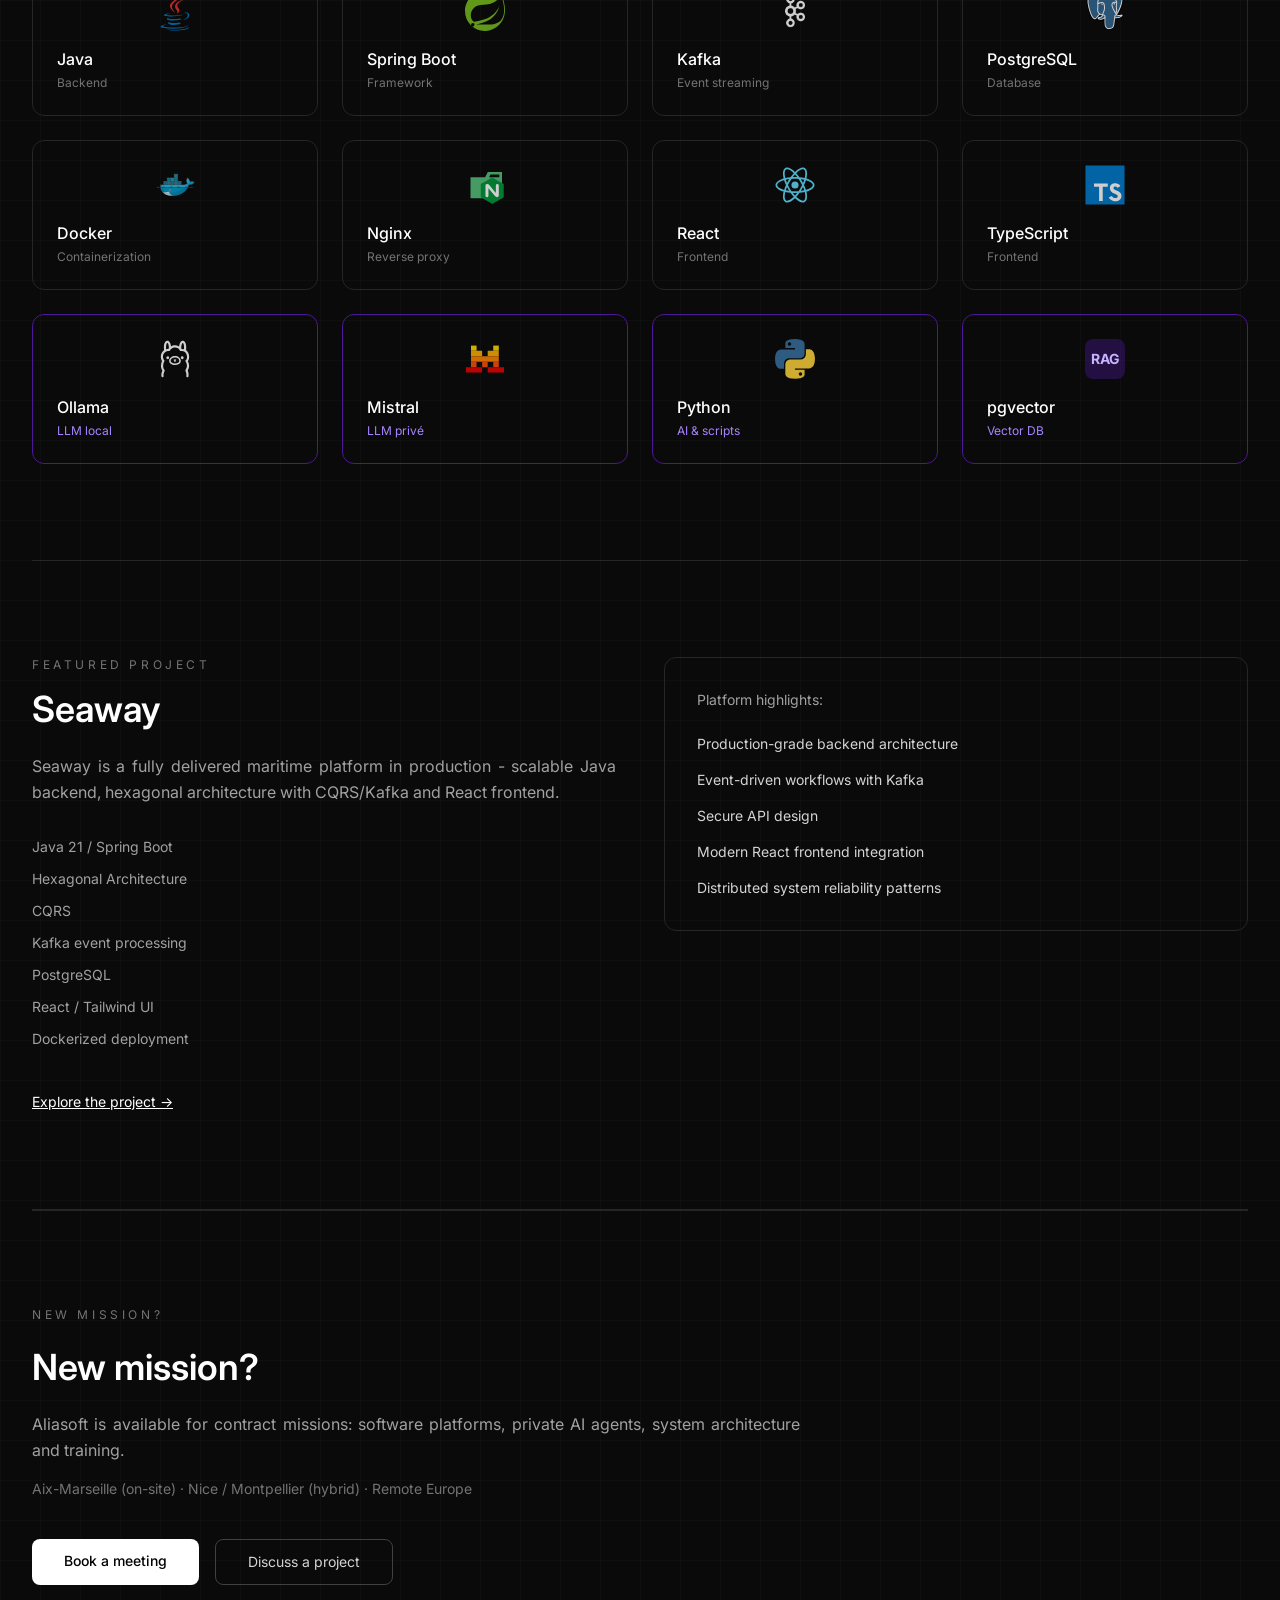
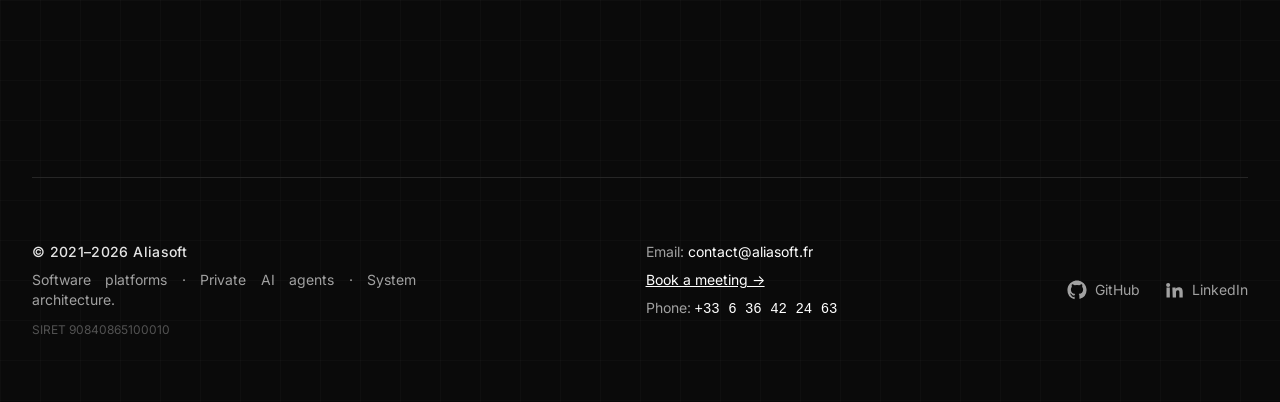
==== commit d8ecc2ac: "deploy: Aliasoft/website@4fafccb07151c4f165f31089b41d30f78f6ea8df" ====
--- a/en/index.html
+++ b/en/index.html
@@ -1,22 +1,23 @@
-<!DOCTYPE html><html lang="en"> <head><meta charset="UTF-8"><meta name="viewport" content="width=device-width, initial-scale=1.0"><meta name="description" content="Designing scalable and reliable web platforms for modern software systems."><meta name="author" content="Aliasoft"><title>Aliasoft — Full-Stack Engineering</title><link rel="icon" href="/favicon.ico"><!-- fonts --><link rel="preconnect" href="https://fonts.googleapis.com"><link rel="preconnect" href="https://fonts.gstatic.com" crossorigin><link href="https://fonts.googleapis.com/css2?family=Inter:wght@400;500;600&family=JetBrains+Mono:wght@400;500&display=swap" rel="stylesheet"><!-- canonical --><link rel="canonical" href="https://aliasoft.dev/en/"><!-- hreflang --><link rel="alternate" hreflang="en" href="https://aliasoft.dev/en/"><link rel="alternate" hreflang="fr" href="https://aliasoft.dev/fr/"><link rel="alternate" hreflang="x-default" href="https://aliasoft.dev/en/"><!-- OpenGraph --><meta property="og:type" content="website"><meta property="og:title" content="Aliasoft — Full-Stack Engineering"><meta property="og:description" content="Full-stack engineering, distributed systems &#38; React applications."><meta property="og:image" content="https://aliasoft.dev/og-image.png"><meta property="og:url" content="https://aliasoft.dev/en/"><!-- Twitter --><meta name="twitter:card" content="summary_large_image"><meta name="twitter:title" content="Aliasoft — Full-Stack Engineering"><meta name="twitter:description" content="Full-stack engineering, distributed systems &#38; React applications."><meta name="twitter:image" content="https://aliasoft.dev/og-image.png"><!--    ameliorations--><meta name="robots" content="index, follow"><meta name="theme-color" content="#0a0a0a"><link rel="stylesheet" href="/_astro/global.B96quEFN.css"></head> <body class="bg-neutral-950 text-neutral-100 antialiased font-[Inter]"> <div class="mx-auto max-w-7xl px-6 lg:px-8">  <header class="flex items-center justify-between py-8"> <a href="/en/" class="flex items-center gap-2 text-sm font-semibold tracking-[0.25em] uppercase text-white"> <img src="/favicon.png" alt="Aliasoft" class="h-10 opacity-80 hover:opacity-100 transition">
-aliasoft.dev
-</a> <div class="flex items-center gap-10"> <nav class="hidden md:flex gap-8 text-sm text-neutral-400"> <a href="/en/expertise" class="transition text-neutral-400 hover:text-white">Expertise</a> <a href="/en/projects/seaway" class="transition text-neutral-400 hover:text-white">Seaway</a> <a href="/en/services" class="transition text-neutral-400 hover:text-white">Services</a> <a href="/en/contact" class="transition text-neutral-400 hover:text-white">Contact</a> <a href="/en/about" class="transition text-neutral-400 hover:text-white">About</a> </nav> <!-- Language switch --> <div class="flex gap-3 text-sm text-neutral-400"> <a href="/en/" class="transition text-white">EN</a> <a href="/fr/" class="transition text-neutral-400 hover:text-white">FR</a> </div> </div> </header> <main> <section class="py-24 border-b border-neutral-800"> <p class="text-xs uppercase tracking-[0.3em] text-neutral-500"> Full-stack engineering · Backend architecture · Distributed systems </p> <h1 class="mt-6 text-4xl md:text-6xl font-semibold leading-tight bg-gradient-to-r from-white to-neutral-400 bg-clip-text text-transparent"> Designing scalable and reliable web platforms for modern software systems. </h1> <p class="mt-8 text-lg text-neutral-400 max-w-2xl leading-relaxed"> Senior full-stack engineer specialized in Java, Spring Boot, React, Kafka and distributed systems. I design and build production-grade platforms with scalable backends and performant user interfaces, engineered for resilience and long-term maintainability. </p> <div class="mt-10 flex gap-4"> <a href="/en/contact" class="bg-white text-black px-6 py-3 rounded-lg text-sm font-medium hover:bg-neutral-200 transition"> Discuss a project </a> <a href="#seaway" class="border border-neutral-700 px-6 py-3 rounded-lg text-sm hover:border-neutral-500 transition"> View architecture case study </a> </div> <p class="mt-6 text-xs text-neutral-500"> Available for freelance missions · Remote Europe </p> </section> <section id="expertise" class="py-24 border-b border-neutral-800"> <h2 class="text-3xl md:text-4xl font-semibold text-white"> Engineering Focus </h2> <p class="mt-6 text-neutral-400 max-w-2xl"> I design and build reliable software platforms focused on scalability, maintainability and long-term resilience. </p> <a href="https://alak8ba.github.io" target="_blank" class="text-sm text-white underline hover:text-neutral-300 transition">
-Engineering Notes →
-</a> <div class="grid md:grid-cols-2 lg:grid-cols-4 gap-6 mt-16"> <div class="border border-neutral-800 rounded-xl p-6 hover:border-neutral-600 hover:bg-neutral-900/40 transition"> <h3 class="text-white font-medium">Backend Architecture</h3> <p class="mt-4 text-sm text-neutral-400">Java 21, Spring Boot, Hexagonal Architecture, DDD and well-defined service boundaries.</p> </div> <div class="border border-neutral-800 rounded-xl p-6 hover:border-neutral-600 hover:bg-neutral-900/40 transition"> <h3 class="text-white font-medium">Event-Driven Systems</h3> <p class="mt-4 text-sm text-neutral-400">Kafka-based asynchronous architectures with retry strategies, dead-letter topics and idempotent consumers.</p> </div> <div class="border border-neutral-800 rounded-xl p-6 hover:border-neutral-600 hover:bg-neutral-900/40 transition"> <h3 class="text-white font-medium">Secure APIs</h3> <p class="mt-4 text-sm text-neutral-400">OWASP-aware API development with validation layers, standardized error handling and secure filtering.</p> </div> <div class="border border-neutral-800 rounded-xl p-6 hover:border-neutral-600 hover:bg-neutral-900/40 transition"> <h3 class="text-white font-medium">Frontend Engineering</h3> <p class="mt-4 text-sm text-neutral-400">Modern interfaces built with React, focusing on performance, clarity and maintainable UI architecture.</p> </div> </div> <div class="mt-12"> <a href="/en/expertise" class="text-sm text-white underline hover:text-neutral-300 transition"> See full expertise → </a> </div> </section> <section class="py-24 border-b border-neutral-800"> <p class="text-xs uppercase tracking-[0.3em] text-neutral-500"> Engineering Principles </p> <h2 class="mt-6 text-3xl md:text-4xl font-semibold text-white max-w-3xl"> Systems designed for reliability, maintainability and scalability. </h2> <div class="grid md:grid-cols-2 gap-8 mt-16"> <div class="border border-neutral-800 rounded-xl p-6 hover:border-neutral-600 hover:bg-neutral-900/40 transition"> <h3 class="text-white font-medium"> Clean architecture first </h3> <p class="mt-4 text-sm text-neutral-400"> Systems structured with clear boundaries using hexagonal architecture and domain-driven design principles, with a strong separation between application, domain and infrastructure layers. </p> </div> <div class="border border-neutral-800 rounded-xl p-6 hover:border-neutral-600 hover:bg-neutral-900/40 transition"> <h3 class="text-white font-medium"> Reliability by design </h3> <p class="mt-4 text-sm text-neutral-400"> Distributed workflows designed with resilience patterns: retries, idempotency, dead-letter topics and observable event processing. </p> </div> <div class="border border-neutral-800 rounded-xl p-6 hover:border-neutral-600 hover:bg-neutral-900/40 transition"> <h3 class="text-white font-medium"> Security as a baseline </h3> <p class="mt-4 text-sm text-neutral-400"> OWASP-aware backend development with strict validation, safe query filtering, secrets externalization and hardened deployment environments. </p> </div> <div class="border border-neutral-800 rounded-xl p-6 hover:border-neutral-600 hover:bg-neutral-900/40 transition"> <h3 class="text-white font-medium"> Production mindset </h3> <p class="mt-4 text-sm text-neutral-400"> Systems built with observability, deployment automation and long-term maintainability in mind, from backend services to user-facing interfaces. </p> </div> </div> </section> <section class="py-24 border-b border-neutral-800"> <p class="text-xs uppercase tracking-[0.3em] text-neutral-500"> Technology stack </p> <h2 class="mt-6 text-3xl md:text-4xl font-semibold text-white"> Technologies I work with </h2> <div class="grid grid-cols-2 md:grid-cols-4 gap-6 mt-16"> <div class="border border-neutral-800 rounded-xl p-6 text-center hover:border-neutral-600 transition"> <img src="/_astro/java.B9Whfg8T_Z2k5VVK.svg" alt="Java" loading="lazy" decoding="async" width="120" height="120" class="h-10 mx-auto opacity-80 hover:opacity-100 transition"> <p class="text-white font-medium mt-4">Java</p> <p class="text-xs text-neutral-500 mt-1">Backend</p> </div> <div class="border border-neutral-800 rounded-xl p-6 text-center hover:border-neutral-600 transition"> <img src="/_astro/spring.wbKUWatn_Z2k5VVK.svg" alt="Spring" loading="lazy" decoding="async" width="120" height="120" class="h-10 mx-auto opacity-80 hover:opacity-100 transition"> <p class="text-white font-medium mt-4">Spring Boot</p> <p class="text-xs text-neutral-500 mt-1">Framework</p> </div> <div class="border border-neutral-800 rounded-xl p-6 text-center hover:border-neutral-600 transition"> <img src="/stack/kafka.png" alt="Kafka" class="h-10 mx-auto opacity-80 hover:opacity-100"> <p class="text-white font-medium mt-4">Kafka</p> <p class="text-xs text-neutral-500 mt-1">Event streaming</p> </div> <div class="border border-neutral-800 rounded-xl p-6 text-center hover:border-neutral-600 transition"> <img src="/_astro/postgressql.CTql7Pj9_Z2k5VVK.svg" alt="PostgreSQL" loading="lazy" decoding="async" width="120" height="120" class="h-10 mx-auto opacity-80 hover:opacity-100 transition"> <p class="text-white font-medium mt-4">PostgreSQL</p> <p class="text-xs text-neutral-500 mt-1">Database</p> </div> <div class="border border-neutral-800 rounded-xl p-6 text-center hover:border-neutral-600 transition"> <img src="/_astro/docker.DLqjD3tf_Z2k5VVK.svg" alt="Docker" loading="lazy" decoding="async" width="120" height="120" class="h-10 mx-auto opacity-80 hover:opacity-100 transition"> <p class="text-white font-medium mt-4">Docker</p> <p class="text-xs text-neutral-500 mt-1">Containerization</p> </div> <div class="border border-neutral-800 rounded-xl p-6 text-center hover:border-neutral-600 transition"> <img src="/_astro/nginx.CgMJiXKN_Z2k5VVK.svg" alt="Nginx" loading="lazy" decoding="async" width="120" height="120" class="h-10 mx-auto opacity-80 hover:opacity-100 transition"> <p class="text-white font-medium mt-4">Nginx</p> <p class="text-xs text-neutral-500 mt-1">Reverse proxy</p> </div> <div class="border border-neutral-800 rounded-xl p-6 text-center hover:border-neutral-600 transition"> <img src="/_astro/react.B6gX_Z1C_Z2k5VVK.svg" alt="React" loading="lazy" decoding="async" width="120" height="120" class="h-10 mx-auto opacity-80 hover:opacity-100 transition"> <p class="text-white font-medium mt-4">React</p> <p class="text-xs text-neutral-500 mt-1">Frontend</p> </div> <div class="border border-neutral-800 rounded-xl p-6 text-center hover:border-neutral-600 transition"> <img src="/_astro/typescript.C9-blvjE_Z2k5VVK.svg" alt="TypeScript" loading="lazy" decoding="async" width="120" height="120" class="h-10 mx-auto opacity-80 hover:opacity-100 transition"> <p class="text-white font-medium mt-4">TypeScript</p> <p class="text-xs text-neutral-500 mt-1">Frontend</p> </div> </div> </section> <section id="seaway" class="py-24 border-b border-neutral-800"> <div class="grid lg:grid-cols-2 gap-12 items-start"> <div> <p class="text-xs uppercase tracking-[0.3em] text-neutral-500"> Featured Project </p> <h2 class="mt-4 text-3xl md:text-4xl font-semibold text-white">
+<!DOCTYPE html><html lang="en"> <head><meta charset="UTF-8"><meta name="viewport" content="width=device-width, initial-scale=1.0"><meta name="description" content="Aliasoft - Software platforms, private AI agents and system architecture. Sovereign solutions for businesses."><meta name="author" content="Aliasoft"><title>Aliasoft - Software platforms &amp; Private AI agents</title><link rel="icon" href="/favicon.ico"><!-- fonts --><link rel="preconnect" href="https://fonts.googleapis.com"><link rel="preconnect" href="https://fonts.gstatic.com" crossorigin><link href="https://fonts.googleapis.com/css2?family=Inter:wght@400;500;600&family=JetBrains+Mono:wght@400;500&display=swap" rel="stylesheet"><!-- canonical --><link rel="canonical" href="https://aliasoft.fr/en/"><!-- hreflang --><link rel="alternate" hreflang="en" href="https://aliasoft.fr/en/"><link rel="alternate" hreflang="fr" href="https://aliasoft.fr/fr/"><link rel="alternate" hreflang="x-default" href="https://aliasoft.fr/en/"><!-- OpenGraph --><meta property="og:type" content="website"><meta property="og:title" content="Aliasoft - Software platforms &#38; Private AI agents"><meta property="og:description" content="Software platforms · Private AI agents · System architecture."><meta property="og:image" content="https://aliasoft.fr/og-image.png"><meta property="og:url" content="https://aliasoft.fr/en/"><!-- Twitter --><meta name="twitter:card" content="summary_large_image"><meta name="twitter:title" content="Aliasoft - Software platforms &#38; Private AI agents"><meta name="twitter:description" content="Software platforms · Private AI agents · System architecture."><meta name="twitter:image" content="https://aliasoft.fr/og-image.png"><!--    ameliorations--><meta name="robots" content="index, follow"><meta name="theme-color" content="#0a0a0a"><link rel="stylesheet" href="/_astro/global.CK1csvw6.css"></head> <body class="bg-neutral-950 text-neutral-100 antialiased font-[Inter]"> <div class="mx-auto max-w-7xl px-6 lg:px-8">  <header class="py-8"> <!-- Desktop row --> <div class="flex items-center justify-between"> <a href="/en/" class="flex items-center gap-2 text-sm font-semibold tracking-[0.25em] uppercase text-white"> <img src="/favicon.png" alt="Aliasoft" class="h-10 opacity-80 hover:opacity-100 transition">
+Aliasoft
+</a> <div class="flex items-center gap-10"> <nav class="hidden md:flex gap-8 text-sm text-neutral-400"> <a href="/en/expertise" class="transition hover:text-white">Expertise</a> <a href="/en/projects/seaway" class="transition hover:text-white">Projects</a> <a href="/en/services" class="transition hover:text-white">Services</a> <a href="/en/contact" class="transition hover:text-white">Contact</a> <a href="/en/about" class="transition hover:text-white">About</a> </nav> <!-- Language switch --> <div class="hidden md:flex gap-3 text-sm text-neutral-400"> <a href="/en/" class="transition text-white">EN</a> <a href="/fr/" class="transition hover:text-white">FR</a> </div> <!-- Hamburger (mobile only) --> <button id="menu-toggle" class="md:hidden flex flex-col gap-1.5 p-1" aria-label="Toggle menu" aria-expanded="false"> <span class="block w-6 h-0.5 bg-white transition-all duration-200" id="bar1"></span> <span class="block w-6 h-0.5 bg-white transition-all duration-200" id="bar2"></span> <span class="block w-6 h-0.5 bg-white transition-all duration-200" id="bar3"></span> </button> </div> </div> <!-- Mobile menu --> <nav id="mobile-menu" class="hidden md:hidden flex-col gap-6 pt-8 pb-4 text-sm text-neutral-400"> <a href="/en/expertise" class="transition hover:text-white">Expertise</a> <a href="/en/projects/seaway" class="transition hover:text-white">Projects</a> <a href="/en/services" class="transition hover:text-white">Services</a> <a href="/en/contact" class="transition hover:text-white">Contact</a> <a href="/en/about" class="transition hover:text-white">About</a> <div class="flex gap-4 pt-2 border-t border-neutral-800 text-neutral-400"> <a href="/en/" class="transition text-white">EN</a> <a href="/fr/" class="transition hover:text-white">FR</a> </div> </nav> </header> <script type="module">const e=document.getElementById("menu-toggle"),s=document.getElementById("mobile-menu"),l=document.getElementById("bar1"),a=document.getElementById("bar2"),n=document.getElementById("bar3");e?.addEventListener("click",()=>{const t=s?.classList.toggle("hidden")===!1;s?.classList.toggle("flex",t),e.setAttribute("aria-expanded",String(t)),l?.classList.toggle("translate-y-2",t),l?.classList.toggle("rotate-45",t),a?.classList.toggle("opacity-0",t),n?.classList.toggle("-translate-y-2",t),n?.classList.toggle("-rotate-45",t)});</script> <main> <section class="py-24 border-b border-neutral-800"> <p class="text-xs uppercase tracking-[0.3em] text-neutral-500"> Software platforms · Private AI agents · System architecture </p> <h1 class="mt-6 text-4xl md:text-6xl font-semibold leading-tight bg-gradient-to-r from-white to-neutral-400 bg-clip-text text-transparent"> Software platforms, private AI agents and system architecture. </h1> <p class="mt-8 text-lg text-neutral-400 max-w-2xl leading-relaxed"> Aliasoft builds robust software platforms and deploys private AI agents for businesses - sovereign solutions based on Llama/Mistral, connected to company data via REST APIs. Java, Spring Boot, React, Kafka and system architecture built to last. </p> <div class="mt-10 flex gap-4"> <a href="/en/contact" class="bg-white text-black px-6 py-3 rounded-lg text-sm font-medium hover:bg-neutral-200 transition"> Discuss a project </a> <a href="#seaway" class="border border-neutral-700 px-6 py-3 rounded-lg text-sm hover:border-neutral-500 transition"> View architecture case study </a> </div> <p class="mt-6 text-xs text-neutral-500"> Contract missions · Aix-Marseille (on-site or hybrid) · Nice / Montpellier (hybrid or remote) · Remote Europe </p> </section> <section class="py-24 border-b border-neutral-800"> <p class="text-xs uppercase tracking-[0.3em] text-neutral-500"> Aliasoft Work </p> <h2 class="mt-4 text-3xl md:text-4xl font-semibold text-white"> Projects delivered, missions and collaborations since 2021. </h2> <div class="mt-12 grid md:grid-cols-2 lg:grid-cols-3 gap-8"> <!-- Écosystème maritime --> <div class="md:col-span-2 border border-neutral-800 rounded-xl p-8 hover:border-neutral-600 hover:bg-neutral-900/40 transition"> <div class="flex items-start justify-between gap-4 flex-wrap"> <div> <p class="text-xs text-neutral-500 font-mono">2021 - 2026</p> <h3 class="mt-2 text-white font-medium">Maritime ecosystem - Seaway · SeaScanner · SeaBook</h3> <p class="mt-1 text-sm text-neutral-500 italic">Collaboration with an Executive Director, Strategy &amp; Operations</p> </div> <span class="shrink-0 text-xs bg-emerald-950 text-emerald-400 border border-emerald-900 px-3 py-1 rounded-full"> Delivered </span> </div> <p class="mt-6 text-neutral-400 text-sm leading-relaxed"> Design and development of a full maritime ecosystem: management platform (Seaway), search engine (SeaScanner) and booking system (SeaBook). </p> <div class="mt-6 flex flex-wrap items-center justify-between gap-4"> <div class="flex gap-2 flex-wrap"> <span class="text-xs text-neutral-500 border border-neutral-800 px-2 py-0.5 rounded">Maritime</span> <span class="text-xs text-neutral-500 border border-neutral-800 px-2 py-0.5 rounded">Ecosystem</span> <span class="text-xs text-neutral-500 border border-neutral-800 px-2 py-0.5 rounded">Java 21</span> <span class="text-xs text-neutral-500 border border-neutral-800 px-2 py-0.5 rounded">Kafka</span> <span class="text-xs text-neutral-500 border border-neutral-800 px-2 py-0.5 rounded">React</span> </div> <a href="/en/projects/seaway" class="text-xs text-white underline hover:text-neutral-300 transition shrink-0"> View Seaway → </a> </div> </div> <!-- BiynLearning --> <div class="border border-neutral-800 rounded-xl p-8 hover:border-neutral-600 hover:bg-neutral-900/40 transition"> <div class="mb-4"> <div class="flex items-center justify-between gap-2 flex-wrap"> <p class="text-xs text-neutral-500 font-mono">2025 - 2026</p> <span class="text-xs bg-neutral-800 text-neutral-300 border border-neutral-700 px-3 py-1 rounded-full"> Training </span> </div> <h3 class="mt-2 text-white font-medium">Technical Trainer - Distributed Architectures &amp; Microservices</h3> <p class="mt-1 text-sm text-neutral-400">BiynLearning Academy · IPSSI Nice</p> </div> <p class="mt-6 text-neutral-400 text-sm leading-relaxed text-justify"> Student project supervision, coaching and evaluation as part of the BTC curriculum. Mission subcontracted by BiynLearning Academy at IPSSI Nice. </p> <div class="mt-6 flex gap-2 flex-wrap"> <span class="text-xs text-neutral-500 border border-neutral-800 px-2 py-0.5 rounded">IPSSI Nice</span> </div> </div> <!-- Autres collaborations --> <div class="md:col-span-2 lg:col-span-3 border border-neutral-800 border-dashed rounded-xl p-8"> <h3 class="text-neutral-400 font-medium text-sm">Other collaborations</h3> <p class="mt-3 text-neutral-500 text-sm leading-relaxed max-w-3xl"> Occasional missions for SMEs, startups and non-profits on cross-domain subjects: business process automation, internal tooling, technical consulting and pro bono projects. </p> <div class="mt-5 flex gap-2 flex-wrap"> <span class="text-xs text-neutral-600 border border-neutral-800 px-2 py-0.5 rounded">SMEs &amp; Startups</span> <span class="text-xs text-neutral-600 border border-neutral-800 px-2 py-0.5 rounded">Non-profits</span> </div> </div> </div> </section> <section id="expertise" class="py-24 border-b border-neutral-800"> <h2 class="text-3xl md:text-4xl font-semibold text-white"> Areas of expertise </h2> <p class="mt-6 text-neutral-400 max-w-2xl"> Aliasoft covers three pillars: software engineering, private AI agents for businesses and system architecture. </p> <!--<a--> <!--    href="https://alak8ba.github.io"--> <!--    target="_blank"--> <!--    class="text-sm text-white underline hover:text-neutral-300 transition"--> <!--&gt;--> <!--  Engineering Notes →--> <!--</a>--> <div class="grid md:grid-cols-2 lg:grid-cols-4 gap-6 mt-16"> <div class="border border-neutral-800 rounded-xl p-6 hover:border-neutral-600 hover:bg-neutral-900/40 transition"> <h3 class="text-white font-medium">Backend Architecture</h3> <p class="mt-4 text-sm text-neutral-400">Java 21, Spring Boot, Hexagonal Architecture, DDD and well-defined service boundaries.</p> </div> <div class="border border-neutral-800 rounded-xl p-6 hover:border-neutral-600 hover:bg-neutral-900/40 transition"> <h3 class="text-white font-medium">Event-Driven Systems</h3> <p class="mt-4 text-sm text-neutral-400">Kafka-based asynchronous architectures with retry strategies, dead-letter topics and idempotent consumers.</p> </div> <div class="border border-neutral-800 rounded-xl p-6 hover:border-neutral-600 hover:bg-neutral-900/40 transition"> <h3 class="text-white font-medium">Secure APIs</h3> <p class="mt-4 text-sm text-neutral-400">OWASP-aware API development with validation layers, standardized error handling and secure filtering.</p> </div> <div class="border border-neutral-800 rounded-xl p-6 hover:border-neutral-600 hover:bg-neutral-900/40 transition"> <h3 class="text-white font-medium">Frontend Engineering</h3> <p class="mt-4 text-sm text-neutral-400">Modern interfaces built with React, focusing on performance, clarity and maintainable UI architecture.</p> </div> </div> <div class="mt-12"> <a href="/en/expertise" class="text-sm text-white underline hover:text-neutral-300 transition"> See full expertise → </a> </div> </section> <section class="py-24 border-b border-neutral-800"> <p class="text-xs uppercase tracking-[0.3em] text-neutral-500"> Engineering Principles </p> <h2 class="mt-6 text-3xl md:text-4xl font-semibold text-white max-w-3xl"> Systems designed for reliability, maintainability and scalability. </h2> <div class="grid md:grid-cols-2 gap-8 mt-16"> <div class="border border-neutral-800 rounded-xl p-6 hover:border-neutral-600 hover:bg-neutral-900/40 transition"> <h3 class="text-white font-medium"> Clean architecture first </h3> <p class="mt-4 text-sm text-neutral-400"> Systems structured with clear boundaries using hexagonal architecture and domain-driven design principles, with a strong separation between application, domain and infrastructure layers. </p> </div> <div class="border border-neutral-800 rounded-xl p-6 hover:border-neutral-600 hover:bg-neutral-900/40 transition"> <h3 class="text-white font-medium"> Reliability by design </h3> <p class="mt-4 text-sm text-neutral-400"> Distributed workflows designed with resilience patterns: retries, idempotency, dead-letter topics and observable event processing. </p> </div> <div class="border border-neutral-800 rounded-xl p-6 hover:border-neutral-600 hover:bg-neutral-900/40 transition"> <h3 class="text-white font-medium"> Security as a baseline </h3> <p class="mt-4 text-sm text-neutral-400"> OWASP-aware backend development with strict validation, safe query filtering, secrets externalization and hardened deployment environments. </p> </div> <div class="border border-neutral-800 rounded-xl p-6 hover:border-neutral-600 hover:bg-neutral-900/40 transition"> <h3 class="text-white font-medium"> Production mindset </h3> <p class="mt-4 text-sm text-neutral-400"> Systems built with observability, deployment automation and long-term maintainability in mind, from backend services to user-facing interfaces. </p> </div> </div> </section> <section class="py-24 border-b border-neutral-800"> <p class="text-xs uppercase tracking-[0.3em] text-neutral-500">Technology stack</p> <h2 class="mt-6 text-3xl md:text-4xl font-semibold text-white">Technologies we work with</h2> <div class="grid grid-cols-2 md:grid-cols-4 gap-6 mt-16"> <div class="border border-neutral-800 rounded-xl p-6 text-center hover:border-neutral-600 transition"> <img src="/_astro/java.B9Whfg8T_Z2k5VVK.svg" alt="Java" loading="lazy" decoding="async" width="120" height="120" class="h-10 mx-auto opacity-80 hover:opacity-100 transition"> <p class="text-white font-medium mt-4">Java</p> <p class="text-xs text-neutral-500 mt-1">Backend</p> </div> <div class="border border-neutral-800 rounded-xl p-6 text-center hover:border-neutral-600 transition"> <img src="/_astro/spring.wbKUWatn_Z2k5VVK.svg" alt="Spring Boot" loading="lazy" decoding="async" width="120" height="120" class="h-10 mx-auto opacity-80 hover:opacity-100 transition"> <p class="text-white font-medium mt-4">Spring Boot</p> <p class="text-xs text-neutral-500 mt-1">Framework</p> </div> <div class="border border-neutral-800 rounded-xl p-6 text-center hover:border-neutral-600 transition"> <img src="/stack/kafka.png" alt="Kafka" class="h-10 mx-auto opacity-80 hover:opacity-100"> <p class="text-white font-medium mt-4">Kafka</p> <p class="text-xs text-neutral-500 mt-1">Event streaming</p> </div> <div class="border border-neutral-800 rounded-xl p-6 text-center hover:border-neutral-600 transition"> <img src="/_astro/postgressql.CTql7Pj9_Z2k5VVK.svg" alt="PostgreSQL" loading="lazy" decoding="async" width="120" height="120" class="h-10 mx-auto opacity-80 hover:opacity-100 transition"> <p class="text-white font-medium mt-4">PostgreSQL</p> <p class="text-xs text-neutral-500 mt-1">Database</p> </div> <div class="border border-neutral-800 rounded-xl p-6 text-center hover:border-neutral-600 transition"> <img src="/_astro/docker.DLqjD3tf_Z2k5VVK.svg" alt="Docker" loading="lazy" decoding="async" width="120" height="120" class="h-10 mx-auto opacity-80 hover:opacity-100 transition"> <p class="text-white font-medium mt-4">Docker</p> <p class="text-xs text-neutral-500 mt-1">Containerization</p> </div> <div class="border border-neutral-800 rounded-xl p-6 text-center hover:border-neutral-600 transition"> <img src="/_astro/nginx.CgMJiXKN_Z2k5VVK.svg" alt="Nginx" loading="lazy" decoding="async" width="120" height="120" class="h-10 mx-auto opacity-80 hover:opacity-100 transition"> <p class="text-white font-medium mt-4">Nginx</p> <p class="text-xs text-neutral-500 mt-1">Reverse proxy</p> </div> <div class="border border-neutral-800 rounded-xl p-6 text-center hover:border-neutral-600 transition"> <img src="/_astro/react.B6gX_Z1C_Z2k5VVK.svg" alt="React" loading="lazy" decoding="async" width="120" height="120" class="h-10 mx-auto opacity-80 hover:opacity-100 transition"> <p class="text-white font-medium mt-4">React</p> <p class="text-xs text-neutral-500 mt-1">Frontend</p> </div> <div class="border border-neutral-800 rounded-xl p-6 text-center hover:border-neutral-600 transition"> <img src="/_astro/typescript.C9-blvjE_Z2k5VVK.svg" alt="TypeScript" loading="lazy" decoding="async" width="120" height="120" class="h-10 mx-auto opacity-80 hover:opacity-100 transition"> <p class="text-white font-medium mt-4">TypeScript</p> <p class="text-xs text-neutral-500 mt-1">Frontend</p> </div> <!-- IA Stack --> <div class="border border-violet-900 rounded-xl p-6 text-center hover:border-violet-700 hover:bg-violet-950/20 transition"> <img src="/_astro/ollama.DmSFWAuy_Z1HrfeR.svg" alt="Ollama" loading="lazy" decoding="async" width="40" height="40" class="h-10 w-10 mx-auto opacity-80 hover:opacity-100 transition invert"> <p class="text-white font-medium mt-4">Ollama</p> <p class="text-xs text-violet-400 mt-1">LLM local</p> </div> <div class="border border-violet-900 rounded-xl p-6 text-center hover:border-violet-700 hover:bg-violet-950/20 transition"> <img src="/_astro/mistral.CZMo4UOX_Z1HrfeR.svg" alt="Mistral" loading="lazy" decoding="async" width="40" height="40" class="h-10 w-10 mx-auto opacity-80 hover:opacity-100 transition"> <p class="text-white font-medium mt-4">Mistral</p> <p class="text-xs text-violet-400 mt-1">LLM privé</p> </div> <div class="border border-violet-900 rounded-xl p-6 text-center hover:border-violet-700 hover:bg-violet-950/20 transition"> <svg class="h-10 w-10 mx-auto opacity-80" viewBox="0 0 256 255" xmlns="http://www.w3.org/2000/svg"> <path d="M126.916.072c-64.832 0-60.784 28.115-60.784 28.115l.072 29.128h61.868v8.745H41.631S.145 61.355.145 126.77c0 65.417 36.21 63.097 36.21 63.097h21.61v-30.356s-1.165-36.21 35.632-36.21h61.362s34.475.557 34.475-33.319V33.97S194.67.072 126.916.072zM92.802 19.66a11.12 11.12 0 0 1 11.13 11.13 11.12 11.12 0 0 1-11.13 11.13 11.12 11.12 0 0 1-11.13-11.13 11.12 11.12 0 0 1 11.13-11.13z" fill="#3670A0"></path> <path d="M128.757 254.126c64.832 0 60.784-28.115 60.784-28.115l-.072-29.127H127.6v-8.745h86.441s41.486 4.705 41.486-60.712c0-65.416-36.21-63.096-36.21-63.096h-21.61v30.355s1.165 36.21-35.632 36.21H100.472s-34.475-.557-34.475 33.32v56.013s-5.235 33.897 62.76 33.897zm34.114-19.586a11.12 11.12 0 0 1-11.13-11.13 11.12 11.12 0 0 1 11.13-11.13 11.12 11.12 0 0 1 11.13 11.13 11.12 11.12 0 0 1-11.13 11.13z" fill="#FFD43B"></path> </svg> <p class="text-white font-medium mt-4">Python</p> <p class="text-xs text-violet-400 mt-1">AI & scripts</p> </div> <div class="border border-violet-900 rounded-xl p-6 text-center hover:border-violet-700 hover:bg-violet-950/20 transition"> <div class="h-10 w-10 mx-auto flex items-center justify-center rounded-lg bg-violet-900/40"> <span class="text-violet-300 font-bold text-sm">RAG</span> </div> <p class="text-white font-medium mt-4">pgvector</p> <p class="text-xs text-violet-400 mt-1">Vector DB</p> </div> </div> </section> <section id="seaway" class="py-24 border-b border-neutral-800"> <div class="grid lg:grid-cols-2 gap-12 items-start"> <div> <p class="text-xs uppercase tracking-[0.3em] text-neutral-500"> Featured Project </p> <h2 class="mt-4 text-3xl md:text-4xl font-semibold text-white">
 Seaway
-</h2> <p class="mt-6 text-neutral-400 leading-relaxed"> Seaway is a production-oriented full-stack architecture project combining a scalable Java backend with a modern React frontend. </p> <ul class="mt-8 space-y-3 text-neutral-400 text-sm"> <li>Java 21 / Spring Boot</li> <li>Hexagonal Architecture</li> <li>CQRS</li> <li>Kafka event processing</li> <li>PostgreSQL</li> <li>React / Tailwind UI</li> <li>Dockerized deployment</li> </ul> </div> <div class="border border-neutral-800 rounded-xl p-8"> <p class="text-sm text-neutral-400"> This project demonstrates: </p> <ul class="mt-6 space-y-4 text-sm text-neutral-300"> <li>Production-grade backend architecture</li> <li>Event-driven workflows with Kafka</li> <li>Secure API design</li> <li>Modern React frontend integration</li> <li>Distributed system reliability patterns</li> </ul> </div> </div> <div class="mt-10"> <a href="/en/projects/seaway" class="text-sm text-white underline hover:text-neutral-300 transition"> Explore the project → </a> </div> </section> <!--<ServicesSection t={t}/>--> <section class="py-24 border-t border-neutral-800"> <div class="max-w-3xl"> <p class="text-xs uppercase tracking-[0.3em] text-neutral-500"> Freelance availability </p> <h2 class="mt-6 text-3xl md:text-4xl font-semibold text-white"> Available for frontend, backend and distributed systems missions. </h2> <p class="mt-6 text-neutral-400 leading-relaxed"> I work on frontend and backend systems requiring reliability, scalability and clean architecture. My focus includes Java / Spring Boot services, react, Kafka-based event-driven systems and production-grade API design. </p> <div class="mt-10 space-y-3 text-neutral-300 text-sm"> <p>• Frontend engineering (React / Tailwind)</p> <p>• Backend architecture (Java / Spring Boot)</p> <p>• Event-driven systems (Kafka)</p> <p>• System architecture &amp; refactoring</p> <p>• Production-grade API design</p> </div> <div class="mt-10 flex flex-col sm:flex-row gap-4"> <a href="/en/contact" class="bg-white text-black px-6 py-3 rounded-lg text-sm font-medium hover:bg-neutral-200 transition"> Contact me </a> <a href="/en/projects/seaway" class="border border-neutral-700 px-6 py-3 rounded-lg text-sm hover:border-neutral-500 transition"> View architecture case study </a> </div> <p class="mt-6 text-xs text-neutral-500"> Remote · Europe · FullStack-focused missions </p> </div> </section> </main> <footer class="border-t border-neutral-800 py-16 mt-24"> <div class="flex flex-col md:flex-row md:justify-between gap-10"> <!-- Brand --> <div> <p class="text-neutral-200 font-medium text-sm tracking-wide">
+</h2> <p class="mt-6 text-neutral-400 leading-relaxed"> Seaway is a fully delivered maritime platform in production - scalable Java backend, hexagonal architecture with CQRS/Kafka and React frontend. </p> <ul class="mt-8 space-y-3 text-neutral-400 text-sm"> <li>Java 21 / Spring Boot</li> <li>Hexagonal Architecture</li> <li>CQRS</li> <li>Kafka event processing</li> <li>PostgreSQL</li> <li>React / Tailwind UI</li> <li>Dockerized deployment</li> </ul> </div> <div class="border border-neutral-800 rounded-xl p-8"> <p class="text-sm text-neutral-400"> Platform highlights: </p> <ul class="mt-6 space-y-4 text-sm text-neutral-300"> <li>Production-grade backend architecture</li> <li>Event-driven workflows with Kafka</li> <li>Secure API design</li> <li>Modern React frontend integration</li> <li>Distributed system reliability patterns</li> </ul> </div> </div> <div class="mt-10"> <a href="/en/projects/seaway" class="text-sm text-white underline hover:text-neutral-300 transition"> Explore the project → </a> </div> </section> <section class="py-24 border-t border-neutral-800"> <div class="max-w-3xl"> <p class="text-xs uppercase tracking-[0.3em] text-neutral-500"> New mission? </p> <h2 class="mt-6 text-3xl md:text-4xl font-semibold text-white"> New mission? </h2> <p class="mt-6 text-neutral-400 leading-relaxed"> Aliasoft is available for contract missions: software platforms, private AI agents, system architecture and training. </p> <p class="mt-4 text-sm text-neutral-500"> Aix-Marseille (on-site) · Nice / Montpellier (hybrid) · Remote Europe </p> <div class="mt-10 flex flex-wrap gap-4"> <a href="https://calendly.com/rdv-akouba/30min" target="_blank" rel="noopener noreferrer" class="bg-white text-black px-8 py-3 rounded-lg text-sm font-medium hover:bg-neutral-200 transition"> Book a meeting </a> <a href="/en/contact" class="border border-neutral-700 px-8 py-3 rounded-lg text-sm text-neutral-300 hover:border-neutral-500 hover:text-white transition"> Discuss a project </a> </div> </div> </section> </main> <footer class="border-t border-neutral-800 py-16 mt-24"> <div class="flex flex-col md:flex-row md:justify-between gap-10"> <!-- Brand --> <div> <p class="text-neutral-200 font-medium text-sm tracking-wide">
 © 2021–2026 Aliasoft
-</p> <p class="mt-2 text-neutral-400 text-sm max-w-sm"> full-stack engineering, backend architecture and distributed systems. </p> </div> <!-- Contact --> <div class="space-y-2 text-sm text-neutral-400"> <p> Email:
-<a href="mailto:contact@aliasoft.dev" class="text-white transition">
-contact@aliasoft.dev
+</p> <p class="mt-2 text-neutral-400 text-sm max-w-sm"> Software platforms · Private AI agents · System architecture. </p> <p class="mt-3 text-xs text-neutral-600">
+SIRET 90840865100010
+</p> </div> <!-- Contact --> <div class="space-y-2 text-sm text-neutral-400"> <p> Email:
+<a href="mailto:contact@aliasoft.fr" class="text-white transition">
+contact@aliasoft.fr
+</a> </p> <p> <a href="https://calendly.com/rdv-akouba/30min" target="_blank" rel="noopener noreferrer" class="text-white underline hover:text-neutral-300 transition"> Book a meeting →
 </a> </p> <span class="relative group cursor-pointer"> Phone:
 <a href="tel:+33636422463" class="text-white font-mono"> <span class=" transition">
 +33 6
 <span class="hover:text-blue-400">36</span> <span class="group/pair cursor-pointer"> <span class="group-hover/pair:text-emerald-400 transition">42</span> <span class="group-hover/pair:text-emerald-400 transition"> 24</span> </span> <span class="hover:text-blue-400">63</span> </span> </a> <span class="absolute left-1/2 -translate-x-1/2 mt-2
         hidden group-hover:block
         text-xs text-neutral-300 bg-neutral-900
-        px-3 py-1 rounded-lg border border-neutral-700"> Symmetrical pattern — easy to remember </span> </span> </div> <!-- Social --> <div class="flex gap-6 text-sm text-neutral-400 items-center"> <a href="https://github.com/alak8ba" class="hover:text-white transition flex items-center gap-2" target="_blank" rel="noopener noreferrer" aria-label="GitHub"> <svg xmlns="http://www.w3.org/2000/svg" class="w-5 h-5" viewBox="0 0 24 24" fill="currentColor"> <path d="M12 .5C5.65.5.5 5.65.5 12A11.5 11.5 0 0 0 8.36 22.94c.58.1.79-.25.79-.56v-2.17c-3.18.69-3.85-1.53-3.85-1.53-.52-1.32-1.27-1.67-1.27-1.67-1.04-.71.08-.7.08-.7 1.15.08 1.75 1.18 1.75 1.18 1.02 1.75 2.68 1.24 3.33.95.1-.74.4-1.24.72-1.53-2.54-.29-5.22-1.27-5.22-5.67 0-1.25.45-2.27 1.18-3.07-.12-.29-.51-1.46.11-3.04 0 0 .96-.31 3.15 1.17a10.9 10.9 0 0 1 5.74 0c2.19-1.48 3.15-1.17 3.15-1.17.62 1.58.23 2.75.11 3.04.73.8 1.18 1.82 1.18 3.07 0 4.41-2.68 5.37-5.23 5.66.41.35.77 1.03.77 2.08v3.08c0 .31.21.67.8.56A11.5 11.5 0 0 0 23.5 12C23.5 5.65 18.35.5 12 .5Z"></path> </svg>
+        px-3 py-1 rounded-lg border border-neutral-700"> Symmetrical pattern - easy to remember </span> </span> </div> <!-- Social --> <div class="flex gap-6 text-sm text-neutral-400 items-center"> <a href="https://github.com/Aliasoft" class="hover:text-white transition flex items-center gap-2" target="_blank" rel="noopener noreferrer" aria-label="GitHub"> <svg xmlns="http://www.w3.org/2000/svg" class="w-5 h-5" viewBox="0 0 24 24" fill="currentColor"> <path d="M12 .5C5.65.5.5 5.65.5 12A11.5 11.5 0 0 0 8.36 22.94c.58.1.79-.25.79-.56v-2.17c-3.18.69-3.85-1.53-3.85-1.53-.52-1.32-1.27-1.67-1.27-1.67-1.04-.71.08-.7.08-.7 1.15.08 1.75 1.18 1.75 1.18 1.02 1.75 2.68 1.24 3.33.95.1-.74.4-1.24.72-1.53-2.54-.29-5.22-1.27-5.22-5.67 0-1.25.45-2.27 1.18-3.07-.12-.29-.51-1.46.11-3.04 0 0 .96-.31 3.15 1.17a10.9 10.9 0 0 1 5.74 0c2.19-1.48 3.15-1.17 3.15-1.17.62 1.58.23 2.75.11 3.04.73.8 1.18 1.82 1.18 3.07 0 4.41-2.68 5.37-5.23 5.66.41.35.77 1.03.77 2.08v3.08c0 .31.21.67.8.56A11.5 11.5 0 0 0 23.5 12C23.5 5.65 18.35.5 12 .5Z"></path> </svg>
 GitHub
-</a> <a href="https://www.linkedin.com/in/akouba" class="hover:text-white transition flex items-center gap-2" target="_blank" rel="noopener noreferrer" aria-label="LinkedIn"> <svg xmlns="http://www.w3.org/2000/svg" class="w-5 h-5" viewBox="0 0 24 24" fill="currentColor"> <path d="M4.98 3.5A2.48 2.48 0 1 0 5 8.46 2.48 2.48 0 0 0 4.98 3.5ZM3 9h4v12H3Zm7 0h3.83v1.64h.05c.53-1 1.84-2.05 3.79-2.05 4.05 0 4.8 2.66 4.8 6.11V21h-4v-5.62c0-1.34-.02-3.06-1.87-3.06-1.87 0-2.16 1.46-2.16 2.97V21h-4Z"></path> </svg>
+</a> <a href="https://www.linkedin.com/company/aliasoft" class="hover:text-white transition flex items-center gap-2" target="_blank" rel="noopener noreferrer" aria-label="LinkedIn"> <svg xmlns="http://www.w3.org/2000/svg" class="w-5 h-5" viewBox="0 0 24 24" fill="currentColor"> <path d="M4.98 3.5A2.48 2.48 0 1 0 5 8.46 2.48 2.48 0 0 0 4.98 3.5ZM3 9h4v12H3Zm7 0h3.83v1.64h.05c.53-1 1.84-2.05 3.79-2.05 4.05 0 4.8 2.66 4.8 6.11V21h-4v-5.62c0-1.34-.02-3.06-1.87-3.06-1.87 0-2.16 1.46-2.16 2.97V21h-4Z"></path> </svg>
 LinkedIn
 </a> <!--<a--> <!--        href="https://www.malt.fr/profile/akouba"--> <!--        class="hover:text-white transition flex items-center gap-2"--> <!--        target="_blank"--> <!--        rel="noopener noreferrer"--> <!--        aria-label="Malt"--> <!--&gt;--> <!--    <svg xmlns="http://www.w3.org/2000/svg" class="w-5 h-5" aria-label="Malt" role="img"--> <!--         viewBox="0 0 512 512" fill="none">--> <!--        <g id="SVGRepo_bgCarrier" stroke-width="0"></g>--> <!--        <g id="SVGRepo_tracerCarrier" stroke-linecap="round" stroke-linejoin="round"></g>--> <!--        <g id="SVGRepo_iconCarrier">--> <!--            <path fill="#878787"--> <!--                  d="m408.4 103.8c-32.5-32.4-67.1-11.4-88.8 10.2L114.8 318.8c-21.7 21.7-44.4 54.7-10.2 88.8c34.1 34.1 67 11.4 88.7-10.3l204.8-204.8c21.7-21.6 42.7-56.3 10.3-88.7zm-195.7-8.4 43.4 43.4 44.1-44.2c3-3 6-5.8 9.1-8.4c-4.6-23.3-17.9-44.4-53.3-44.4c-35.4 0-48.7 21.2-53.2 44.5c3.3 2.9 6.6 5.8 9.9 9.1zm87.5 322.1-44.1-44.1-43.4 43.3c-3.3 3.3-6.5 6.4-9.8 9.2c5 23.8 19 45.5 53.1 45.5c34.2 0 48.3-21.9 53.2-45.7c-3-2.6-6-5.2-9-8.2zm-105.9-217h-83.6c-30.7 0-70 9.7-70 55.5c0 34.3 21.9 48.3 45.8 53.2c2.8-3.2 107.8-108.7 107.8-108.7zm231.5 2.3c-2.6 3-107.9 108.8-107.9 108.8h82.4c30.7 0 70-7.3 70-55.6c0-35.3-21.1-48.6-44.5-53.2zm-204.1-29.7 14.9-14.9-43.3-43.4c-21.7-21.7-54.6-44.4-88.8-10.2c-25 25-19.4 49.4-6.2 69.1c4.1-.3 123.4-.6 123.4-.6zm68.7 165.9-15 15 44.2 44.1c21.7 21.7 56.3 42.7 88.7 10.3c24.2-24.2 18.7-49.7 5.3-70c-4.3.3-123.2.6-123.2.6z"></path>--> <!--        </g>--> <!--    </svg>--> <!--    Malt </a>--> </div> </div> </footer>  </div> </body></html>
--- a/_astro/global.CK1csvw6.css
+++ b/_astro/global.CK1csvw6.css
@@ -0,0 +1 @@
+@layer properties{@supports (((-webkit-hyphens:none)) and (not (margin-trim:inline))) or ((-moz-orient:inline) and (not (color:rgb(from red r g b)))){*,:before,:after,::backdrop{--tw-translate-x:0;--tw-translate-y:0;--tw-translate-z:0;--tw-rotate-x:initial;--tw-rotate-y:initial;--tw-rotate-z:initial;--tw-skew-x:initial;--tw-skew-y:initial;--tw-space-y-reverse:0;--tw-border-style:solid;--tw-gradient-position:initial;--tw-gradient-from:#0000;--tw-gradient-via:#0000;--tw-gradient-to:#0000;--tw-gradient-stops:initial;--tw-gradient-via-stops:initial;--tw-gradient-from-position:0%;--tw-gradient-via-position:50%;--tw-gradient-to-position:100%;--tw-leading:initial;--tw-font-weight:initial;--tw-tracking:initial;--tw-blur:initial;--tw-brightness:initial;--tw-contrast:initial;--tw-grayscale:initial;--tw-hue-rotate:initial;--tw-invert:initial;--tw-opacity:initial;--tw-saturate:initial;--tw-sepia:initial;--tw-drop-shadow:initial;--tw-drop-shadow-color:initial;--tw-drop-shadow-alpha:100%;--tw-drop-shadow-size:initial;--tw-duration:initial}}}@layer theme{:root,:host{--font-sans:ui-sans-serif, system-ui, sans-serif, "Apple Color Emoji", "Segoe UI Emoji", "Segoe UI Symbol", "Noto Color Emoji";--font-mono:ui-monospace, SFMono-Regular, Menlo, Monaco, Consolas, "Liberation Mono", "Courier New", monospace;--color-emerald-400:oklch(76.5% .177 163.223);--color-emerald-500:oklch(69.6% .17 162.48);--color-emerald-900:oklch(37.8% .077 168.94);--color-emerald-950:oklch(26.2% .051 172.552);--color-blue-400:oklch(70.7% .165 254.624);--color-violet-300:oklch(81.1% .111 293.571);--color-violet-400:oklch(70.2% .183 293.541);--color-violet-500:oklch(60.6% .25 292.717);--color-violet-700:oklch(49.1% .27 292.581);--color-violet-800:oklch(43.2% .232 292.759);--color-violet-900:oklch(38% .189 293.745);--color-violet-950:oklch(28.3% .141 291.089);--color-neutral-100:oklch(97% 0 0);--color-neutral-200:oklch(92.2% 0 0);--color-neutral-300:oklch(87% 0 0);--color-neutral-400:oklch(70.8% 0 0);--color-neutral-500:oklch(55.6% 0 0);--color-neutral-600:oklch(43.9% 0 0);--color-neutral-700:oklch(37.1% 0 0);--color-neutral-800:oklch(26.9% 0 0);--color-neutral-900:oklch(20.5% 0 0);--color-neutral-950:oklch(14.5% 0 0);--color-black:#000;--color-white:#fff;--spacing:.25rem;--container-sm:24rem;--container-xl:36rem;--container-2xl:42rem;--container-3xl:48rem;--container-6xl:72rem;--container-7xl:80rem;--text-xs:.75rem;--text-xs--line-height:calc(1 / .75);--text-sm:.875rem;--text-sm--line-height:calc(1.25 / .875);--text-lg:1.125rem;--text-lg--line-height:calc(1.75 / 1.125);--text-2xl:1.5rem;--text-2xl--line-height:calc(2 / 1.5);--text-3xl:1.875rem;--text-3xl--line-height: 1.2 ;--text-4xl:2.25rem;--text-4xl--line-height:calc(2.5 / 2.25);--text-5xl:3rem;--text-5xl--line-height:1;--text-6xl:3.75rem;--text-6xl--line-height:1;--font-weight-medium:500;--font-weight-semibold:600;--font-weight-bold:700;--tracking-wide:.025em;--leading-tight:1.25;--leading-relaxed:1.625;--radius-lg:.5rem;--radius-xl:.75rem;--default-transition-duration:.15s;--default-transition-timing-function:cubic-bezier(.4, 0, .2, 1);--default-font-family:var(--font-sans);--default-mono-font-family:var(--font-mono)}}@layer base{*,:after,:before,::backdrop{box-sizing:border-box;border:0 solid;margin:0;padding:0}::file-selector-button{box-sizing:border-box;border:0 solid;margin:0;padding:0}html,:host{-webkit-text-size-adjust:100%;tab-size:4;line-height:1.5;font-family:var(--default-font-family,ui-sans-serif, system-ui, sans-serif, "Apple Color Emoji", "Segoe UI Emoji", "Segoe UI Symbol", "Noto Color Emoji");font-feature-settings:var(--default-font-feature-settings,normal);font-variation-settings:var(--default-font-variation-settings,normal);-webkit-tap-highlight-color:transparent}hr{height:0;color:inherit;border-top-width:1px}abbr:where([title]){-webkit-text-decoration:underline dotted;text-decoration:underline dotted}h1,h2,h3,h4,h5,h6{font-size:inherit;font-weight:inherit}a{color:inherit;-webkit-text-decoration:inherit;text-decoration:inherit}b,strong{font-weight:bolder}code,kbd,samp,pre{font-family:var(--default-mono-font-family,ui-monospace, SFMono-Regular, Menlo, Monaco, Consolas, "Liberation Mono", "Courier New", monospace);font-feature-settings:var(--default-mono-font-feature-settings,normal);font-variation-settings:var(--default-mono-font-variation-settings,normal);font-size:1em}small{font-size:80%}sub,sup{vertical-align:baseline;font-size:75%;line-height:0;position:relative}sub{bottom:-.25em}sup{top:-.5em}table{text-indent:0;border-color:inherit;border-collapse:collapse}:-moz-focusring{outline:auto}progress{vertical-align:baseline}summary{display:list-item}ol,ul,menu{list-style:none}img,svg,video,canvas,audio,iframe,embed,object{vertical-align:middle;display:block}img,video{max-width:100%;height:auto}button,input,select,optgroup,textarea{font:inherit;font-feature-settings:inherit;font-variation-settings:inherit;letter-spacing:inherit;color:inherit;opacity:1;background-color:#0000;border-radius:0}::file-selector-button{font:inherit;font-feature-settings:inherit;font-variation-settings:inherit;letter-spacing:inherit;color:inherit;opacity:1;background-color:#0000;border-radius:0}:where(select:is([multiple],[size])) optgroup{font-weight:bolder}:where(select:is([multiple],[size])) optgroup option{padding-inline-start:20px}::file-selector-button{margin-inline-end:4px}::placeholder{opacity:1}@supports (not ((-webkit-appearance:-apple-pay-button))) or (contain-intrinsic-size:1px){::placeholder{color:currentColor}@supports (color:color-mix(in lab,red,red)){::placeholder{color:color-mix(in oklab,currentcolor 50%,transparent)}}}textarea{resize:vertical}::-webkit-search-decoration{-webkit-appearance:none}::-webkit-date-and-time-value{min-height:1lh;text-align:inherit}::-webkit-datetime-edit{display:inline-flex}::-webkit-datetime-edit-fields-wrapper{padding:0}::-webkit-datetime-edit{padding-block:0}::-webkit-datetime-edit-year-field{padding-block:0}::-webkit-datetime-edit-month-field{padding-block:0}::-webkit-datetime-edit-day-field{padding-block:0}::-webkit-datetime-edit-hour-field{padding-block:0}::-webkit-datetime-edit-minute-field{padding-block:0}::-webkit-datetime-edit-second-field{padding-block:0}::-webkit-datetime-edit-millisecond-field{padding-block:0}::-webkit-datetime-edit-meridiem-field{padding-block:0}::-webkit-calendar-picker-indicator{line-height:1}:-moz-ui-invalid{box-shadow:none}button,input:where([type=button],[type=reset],[type=submit]){appearance:button}::file-selector-button{appearance:button}::-webkit-inner-spin-button{height:auto}::-webkit-outer-spin-button{height:auto}[hidden]:where(:not([hidden=until-found])){display:none!important}}@layer components;@layer utilities{.absolute{position:absolute}.relative{position:relative}.static{position:static}.start{inset-inline-start:var(--spacing)}.left-1\/2{left:50%}.container{width:100%}@media(min-width:40rem){.container{max-width:40rem}}@media(min-width:48rem){.container{max-width:48rem}}@media(min-width:64rem){.container{max-width:64rem}}@media(min-width:80rem){.container{max-width:80rem}}@media(min-width:96rem){.container{max-width:96rem}}.mx-auto{margin-inline:auto}.mt-1{margin-top:calc(var(--spacing) * 1)}.mt-2{margin-top:calc(var(--spacing) * 2)}.mt-3{margin-top:calc(var(--spacing) * 3)}.mt-4{margin-top:calc(var(--spacing) * 4)}.mt-5{margin-top:calc(var(--spacing) * 5)}.mt-6{margin-top:calc(var(--spacing) * 6)}.mt-8{margin-top:calc(var(--spacing) * 8)}.mt-10{margin-top:calc(var(--spacing) * 10)}.mt-12{margin-top:calc(var(--spacing) * 12)}.mt-14{margin-top:calc(var(--spacing) * 14)}.mt-16{margin-top:calc(var(--spacing) * 16)}.mt-20{margin-top:calc(var(--spacing) * 20)}.mt-24{margin-top:calc(var(--spacing) * 24)}.mb-4{margin-bottom:calc(var(--spacing) * 4)}.mb-6{margin-bottom:calc(var(--spacing) * 6)}.block{display:block}.flex{display:flex}.grid{display:grid}.hidden{display:none}.inline-block{display:inline-block}.inline-flex{display:inline-flex}.h-0\.5{height:calc(var(--spacing) * .5)}.h-2{height:calc(var(--spacing) * 2)}.h-4{height:calc(var(--spacing) * 4)}.h-5{height:calc(var(--spacing) * 5)}.h-10{height:calc(var(--spacing) * 10)}.h-44{height:calc(var(--spacing) * 44)}.w-2{width:calc(var(--spacing) * 2)}.w-4{width:calc(var(--spacing) * 4)}.w-5{width:calc(var(--spacing) * 5)}.w-6{width:calc(var(--spacing) * 6)}.w-10{width:calc(var(--spacing) * 10)}.w-44{width:calc(var(--spacing) * 44)}.max-w-2xl{max-width:var(--container-2xl)}.max-w-3xl{max-width:var(--container-3xl)}.max-w-6xl{max-width:var(--container-6xl)}.max-w-7xl{max-width:var(--container-7xl)}.max-w-sm{max-width:var(--container-sm)}.max-w-xl{max-width:var(--container-xl)}.flex-1{flex:1}.shrink-0{flex-shrink:0}.-translate-x-1\/2{--tw-translate-x: -50% ;translate:var(--tw-translate-x) var(--tw-translate-y)}.-translate-y-2{--tw-translate-y:calc(var(--spacing) * -2);translate:var(--tw-translate-x) var(--tw-translate-y)}.translate-y-2{--tw-translate-y:calc(var(--spacing) * 2);translate:var(--tw-translate-x) var(--tw-translate-y)}.-rotate-45{rotate:-45deg}.rotate-45{rotate:45deg}.transform{transform:var(--tw-rotate-x,) var(--tw-rotate-y,) var(--tw-rotate-z,) var(--tw-skew-x,) var(--tw-skew-y,)}.cursor-pointer{cursor:pointer}.grid-cols-2{grid-template-columns:repeat(2,minmax(0,1fr))}.flex-col{flex-direction:column}.flex-wrap{flex-wrap:wrap}.items-center{align-items:center}.items-start{align-items:flex-start}.justify-between{justify-content:space-between}.justify-center{justify-content:center}.gap-1\.5{gap:calc(var(--spacing) * 1.5)}.gap-2{gap:calc(var(--spacing) * 2)}.gap-3{gap:calc(var(--spacing) * 3)}.gap-4{gap:calc(var(--spacing) * 4)}.gap-6{gap:calc(var(--spacing) * 6)}.gap-8{gap:calc(var(--spacing) * 8)}.gap-10{gap:calc(var(--spacing) * 10)}.gap-12{gap:calc(var(--spacing) * 12)}:where(.space-y-2>:not(:last-child)){--tw-space-y-reverse:0;margin-block-start:calc(calc(var(--spacing) * 2) * var(--tw-space-y-reverse));margin-block-end:calc(calc(var(--spacing) * 2) * calc(1 - var(--tw-space-y-reverse)))}:where(.space-y-3>:not(:last-child)){--tw-space-y-reverse:0;margin-block-start:calc(calc(var(--spacing) * 3) * var(--tw-space-y-reverse));margin-block-end:calc(calc(var(--spacing) * 3) * calc(1 - var(--tw-space-y-reverse)))}:where(.space-y-4>:not(:last-child)){--tw-space-y-reverse:0;margin-block-start:calc(calc(var(--spacing) * 4) * var(--tw-space-y-reverse));margin-block-end:calc(calc(var(--spacing) * 4) * calc(1 - var(--tw-space-y-reverse)))}:where(.space-y-8>:not(:last-child)){--tw-space-y-reverse:0;margin-block-start:calc(calc(var(--spacing) * 8) * var(--tw-space-y-reverse));margin-block-end:calc(calc(var(--spacing) * 8) * calc(1 - var(--tw-space-y-reverse)))}.rounded{border-radius:.25rem}.rounded-full{border-radius:3.40282e38px}.rounded-lg{border-radius:var(--radius-lg)}.rounded-xl{border-radius:var(--radius-xl)}.border{border-style:var(--tw-border-style);border-width:1px}.border-t{border-top-style:var(--tw-border-style);border-top-width:1px}.border-b{border-bottom-style:var(--tw-border-style);border-bottom-width:1px}.border-dashed{--tw-border-style:dashed;border-style:dashed}.border-emerald-900{border-color:var(--color-emerald-900)}.border-neutral-700{border-color:var(--color-neutral-700)}.border-neutral-800{border-color:var(--color-neutral-800)}.border-violet-800{border-color:var(--color-violet-800)}.border-violet-900{border-color:var(--color-violet-900)}.bg-emerald-500{background-color:var(--color-emerald-500)}.bg-emerald-950{background-color:var(--color-emerald-950)}.bg-neutral-800{background-color:var(--color-neutral-800)}.bg-neutral-900{background-color:var(--color-neutral-900)}.bg-neutral-950{background-color:var(--color-neutral-950)}.bg-violet-900\/40{background-color:#4d179a66}@supports (color:color-mix(in lab,red,red)){.bg-violet-900\/40{background-color:color-mix(in oklab,var(--color-violet-900) 40%,transparent)}}.bg-violet-900\/50{background-color:#4d179a80}@supports (color:color-mix(in lab,red,red)){.bg-violet-900\/50{background-color:color-mix(in oklab,var(--color-violet-900) 50%,transparent)}}.bg-violet-950{background-color:var(--color-violet-950)}.bg-white{background-color:var(--color-white)}.bg-gradient-to-r{--tw-gradient-position:to right in oklab;background-image:linear-gradient(var(--tw-gradient-stops))}.from-white{--tw-gradient-from:var(--color-white);--tw-gradient-stops:var(--tw-gradient-via-stops,var(--tw-gradient-position), var(--tw-gradient-from) var(--tw-gradient-from-position), var(--tw-gradient-to) var(--tw-gradient-to-position))}.to-neutral-400{--tw-gradient-to:var(--color-neutral-400);--tw-gradient-stops:var(--tw-gradient-via-stops,var(--tw-gradient-position), var(--tw-gradient-from) var(--tw-gradient-from-position), var(--tw-gradient-to) var(--tw-gradient-to-position))}.bg-clip-text{-webkit-background-clip:text;background-clip:text}.p-1{padding:calc(var(--spacing) * 1)}.p-6{padding:calc(var(--spacing) * 6)}.p-8{padding:calc(var(--spacing) * 8)}.p-10{padding:calc(var(--spacing) * 10)}.px-2{padding-inline:calc(var(--spacing) * 2)}.px-3{padding-inline:calc(var(--spacing) * 3)}.px-5{padding-inline:calc(var(--spacing) * 5)}.px-6{padding-inline:calc(var(--spacing) * 6)}.px-8{padding-inline:calc(var(--spacing) * 8)}.py-0\.5{padding-block:calc(var(--spacing) * .5)}.py-1{padding-block:calc(var(--spacing) * 1)}.py-2\.5{padding-block:calc(var(--spacing) * 2.5)}.py-3{padding-block:calc(var(--spacing) * 3)}.py-8{padding-block:calc(var(--spacing) * 8)}.py-16{padding-block:calc(var(--spacing) * 16)}.py-24{padding-block:calc(var(--spacing) * 24)}.pt-2{padding-top:calc(var(--spacing) * 2)}.pt-4{padding-top:calc(var(--spacing) * 4)}.pt-8{padding-top:calc(var(--spacing) * 8)}.pb-4{padding-bottom:calc(var(--spacing) * 4)}.pb-16{padding-bottom:calc(var(--spacing) * 16)}.text-center{text-align:center}.text-justify{text-align:justify}.font-\[Inter\]{font-family:Inter}.font-mono{font-family:var(--font-mono)}.text-2xl{font-size:var(--text-2xl);line-height:var(--tw-leading,var(--text-2xl--line-height))}.text-3xl{font-size:var(--text-3xl);line-height:var(--tw-leading,var(--text-3xl--line-height))}.text-4xl{font-size:var(--text-4xl);line-height:var(--tw-leading,var(--text-4xl--line-height))}.text-lg{font-size:var(--text-lg);line-height:var(--tw-leading,var(--text-lg--line-height))}.text-sm{font-size:var(--text-sm);line-height:var(--tw-leading,var(--text-sm--line-height))}.text-xs{font-size:var(--text-xs);line-height:var(--tw-leading,var(--text-xs--line-height))}.leading-relaxed{--tw-leading:var(--leading-relaxed);line-height:var(--leading-relaxed)}.leading-tight{--tw-leading:var(--leading-tight);line-height:var(--leading-tight)}.font-bold{--tw-font-weight:var(--font-weight-bold);font-weight:var(--font-weight-bold)}.font-medium{--tw-font-weight:var(--font-weight-medium);font-weight:var(--font-weight-medium)}.font-semibold{--tw-font-weight:var(--font-weight-semibold);font-weight:var(--font-weight-semibold)}.tracking-\[0\.3em\]{--tw-tracking:.3em;letter-spacing:.3em}.tracking-\[0\.25em\]{--tw-tracking:.25em;letter-spacing:.25em}.tracking-wide{--tw-tracking:var(--tracking-wide);letter-spacing:var(--tracking-wide)}.text-black{color:var(--color-black)}.text-emerald-400{color:var(--color-emerald-400)}.text-neutral-100{color:var(--color-neutral-100)}.text-neutral-200{color:var(--color-neutral-200)}.text-neutral-300{color:var(--color-neutral-300)}.text-neutral-400{color:var(--color-neutral-400)}.text-neutral-500{color:var(--color-neutral-500)}.text-neutral-600{color:var(--color-neutral-600)}.text-transparent{color:#0000}.text-violet-300{color:var(--color-violet-300)}.text-violet-400{color:var(--color-violet-400)}.text-violet-500{color:var(--color-violet-500)}.text-white{color:var(--color-white)}.uppercase{text-transform:uppercase}.italic{font-style:italic}.underline{text-decoration-line:underline}.antialiased{-webkit-font-smoothing:antialiased;-moz-osx-font-smoothing:grayscale}.opacity-0{opacity:0}.opacity-80{opacity:.8}.opacity-90{opacity:.9}.invert{--tw-invert:invert(100%);filter:var(--tw-blur,) var(--tw-brightness,) var(--tw-contrast,) var(--tw-grayscale,) var(--tw-hue-rotate,) var(--tw-invert,) var(--tw-saturate,) var(--tw-sepia,) var(--tw-drop-shadow,)}.transition{transition-property:color,background-color,border-color,outline-color,text-decoration-color,fill,stroke,--tw-gradient-from,--tw-gradient-via,--tw-gradient-to,opacity,box-shadow,transform,translate,scale,rotate,filter,-webkit-backdrop-filter,backdrop-filter,display,content-visibility,overlay,pointer-events;transition-timing-function:var(--tw-ease,var(--default-transition-timing-function));transition-duration:var(--tw-duration,var(--default-transition-duration))}.transition-all{transition-property:all;transition-timing-function:var(--tw-ease,var(--default-transition-timing-function));transition-duration:var(--tw-duration,var(--default-transition-duration))}.duration-200{--tw-duration:.2s;transition-duration:.2s}@media(hover:hover){.group-hover\:block:is(:where(.group):hover *){display:block}.group-hover\/pair\:text-emerald-400:is(:where(.group\/pair):hover *){color:var(--color-emerald-400)}.hover\:border-neutral-500:hover{border-color:var(--color-neutral-500)}.hover\:border-neutral-600:hover{border-color:var(--color-neutral-600)}.hover\:border-violet-700:hover{border-color:var(--color-violet-700)}.hover\:bg-neutral-200:hover{background-color:var(--color-neutral-200)}.hover\:bg-neutral-900\/40:hover{background-color:#17171766}@supports (color:color-mix(in lab,red,red)){.hover\:bg-neutral-900\/40:hover{background-color:color-mix(in oklab,var(--color-neutral-900) 40%,transparent)}}.hover\:bg-violet-950\/20:hover{background-color:#2f0d6833}@supports (color:color-mix(in lab,red,red)){.hover\:bg-violet-950\/20:hover{background-color:color-mix(in oklab,var(--color-violet-950) 20%,transparent)}}.hover\:text-blue-400:hover{color:var(--color-blue-400)}.hover\:text-neutral-300:hover{color:var(--color-neutral-300)}.hover\:text-white:hover{color:var(--color-white)}.hover\:opacity-100:hover{opacity:1}}@media(min-width:48rem){.md\:col-span-2{grid-column:span 2/span 2}.md\:flex{display:flex}.md\:hidden{display:none}.md\:grid-cols-2{grid-template-columns:repeat(2,minmax(0,1fr))}.md\:grid-cols-4{grid-template-columns:repeat(4,minmax(0,1fr))}.md\:flex-row{flex-direction:row}.md\:items-center{align-items:center}.md\:justify-between{justify-content:space-between}.md\:text-4xl{font-size:var(--text-4xl);line-height:var(--tw-leading,var(--text-4xl--line-height))}.md\:text-5xl{font-size:var(--text-5xl);line-height:var(--tw-leading,var(--text-5xl--line-height))}.md\:text-6xl{font-size:var(--text-6xl);line-height:var(--tw-leading,var(--text-6xl--line-height))}}@media(min-width:64rem){.lg\:col-span-3{grid-column:span 3/span 3}.lg\:grid-cols-2{grid-template-columns:repeat(2,minmax(0,1fr))}.lg\:grid-cols-3{grid-template-columns:repeat(3,minmax(0,1fr))}.lg\:grid-cols-4{grid-template-columns:repeat(4,minmax(0,1fr))}.lg\:px-8{padding-inline:calc(var(--spacing) * 8)}}}.timeline-item{cursor:pointer;border-left:2px solid #333;padding-left:20px;transition:all .3s}.timeline-item .title{color:#aaa;font-weight:600;transition:all .3s}.timeline-item .desc{color:#666;opacity:0;margin-top:5px;font-size:14px;transition:all .3s;transform:translateY(10px)}.timeline-item:hover .title{color:#fff}.timeline-item:hover{border-color:#fff;transform:translate(5px)}.timeline-item.active .title{color:#fff}.timeline-item.active .desc{opacity:1;transform:translateY(0)}@keyframes fadeInUp{0%{opacity:0;transform:translateY(16px)}to{opacity:1;transform:translateY(0)}}@keyframes fadeIn{0%{opacity:0}to{opacity:1}}.fade-in-up{animation:.6s forwards fadeInUp}.seaway-logo-anim{animation:.8s forwards fadeIn}.mermaid svg{border-radius:12px;background:0 0!important}p{text-align:justify}body{background-color:#0a0a0a;background-image:linear-gradient(#ffffff05 1px,#0000 1px),linear-gradient(90deg,#ffffff05 1px,#0000 1px);background-size:40px 40px}body:before{content:"";z-index:-1;background:radial-gradient(circle at 20% 20%,#3b82f626,#0000 40%),radial-gradient(circle at 80% 40%,#a855f726,#0000 40%),radial-gradient(circle at 50% 80%,#10b9811f,#0000 40%);position:fixed;inset:0}@property --tw-translate-x{syntax:"*";inherits:false;initial-value:0}@property --tw-translate-y{syntax:"*";inherits:false;initial-value:0}@property --tw-translate-z{syntax:"*";inherits:false;initial-value:0}@property --tw-rotate-x{syntax:"*";inherits:false}@property --tw-rotate-y{syntax:"*";inherits:false}@property --tw-rotate-z{syntax:"*";inherits:false}@property --tw-skew-x{syntax:"*";inherits:false}@property --tw-skew-y{syntax:"*";inherits:false}@property --tw-space-y-reverse{syntax:"*";inherits:false;initial-value:0}@property --tw-border-style{syntax:"*";inherits:false;initial-value:solid}@property --tw-gradient-position{syntax:"*";inherits:false}@property --tw-gradient-from{syntax:"<color>";inherits:false;initial-value:#0000}@property --tw-gradient-via{syntax:"<color>";inherits:false;initial-value:#0000}@property --tw-gradient-to{syntax:"<color>";inherits:false;initial-value:#0000}@property --tw-gradient-stops{syntax:"*";inherits:false}@property --tw-gradient-via-stops{syntax:"*";inherits:false}@property --tw-gradient-from-position{syntax:"<length-percentage>";inherits:false;initial-value:0%}@property --tw-gradient-via-position{syntax:"<length-percentage>";inherits:false;initial-value:50%}@property --tw-gradient-to-position{syntax:"<length-percentage>";inherits:false;initial-value:100%}@property --tw-leading{syntax:"*";inherits:false}@property --tw-font-weight{syntax:"*";inherits:false}@property --tw-tracking{syntax:"*";inherits:false}@property --tw-blur{syntax:"*";inherits:false}@property --tw-brightness{syntax:"*";inherits:false}@property --tw-contrast{syntax:"*";inherits:false}@property --tw-grayscale{syntax:"*";inherits:false}@property --tw-hue-rotate{syntax:"*";inherits:false}@property --tw-invert{syntax:"*";inherits:false}@property --tw-opacity{syntax:"*";inherits:false}@property --tw-saturate{syntax:"*";inherits:false}@property --tw-sepia{syntax:"*";inherits:false}@property --tw-drop-shadow{syntax:"*";inherits:false}@property --tw-drop-shadow-color{syntax:"*";inherits:false}@property --tw-drop-shadow-alpha{syntax:"<percentage>";inherits:false;initial-value:100%}@property --tw-drop-shadow-size{syntax:"*";inherits:false}@property --tw-duration{syntax:"*";inherits:false}
